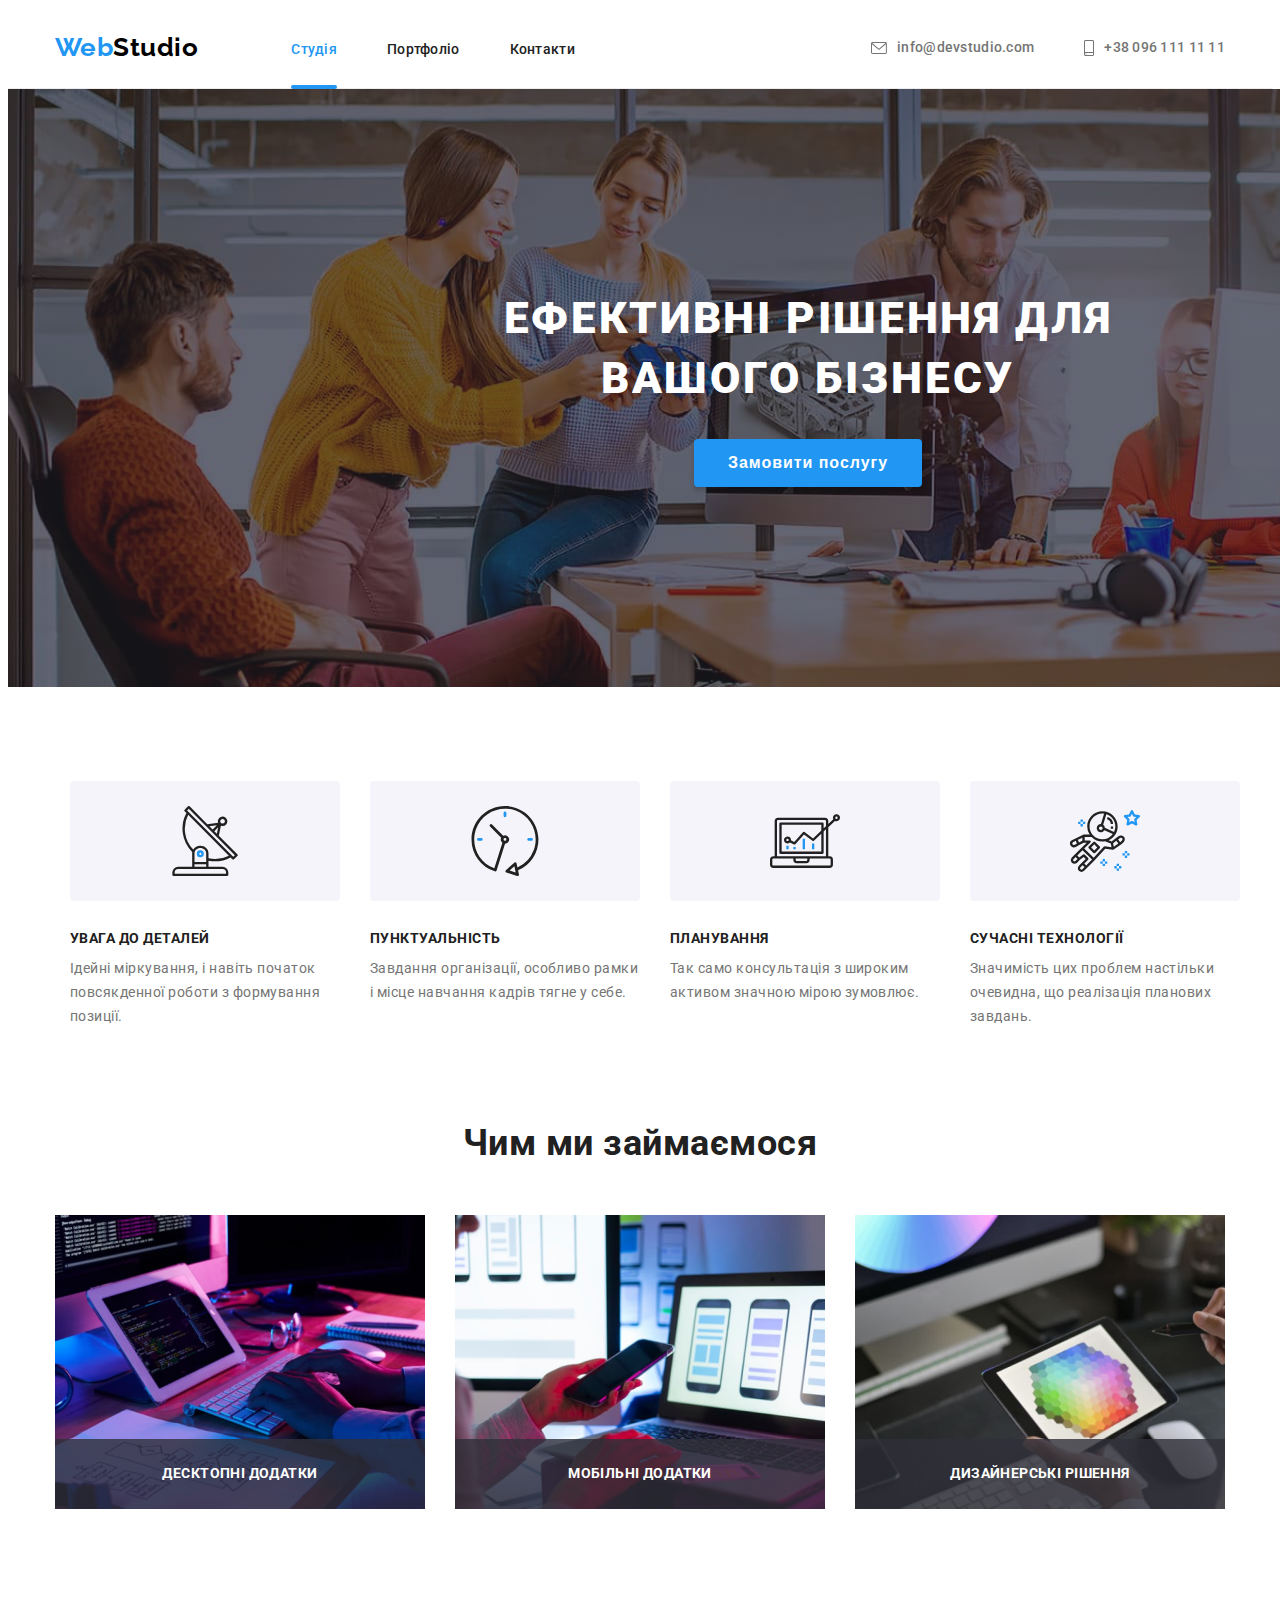
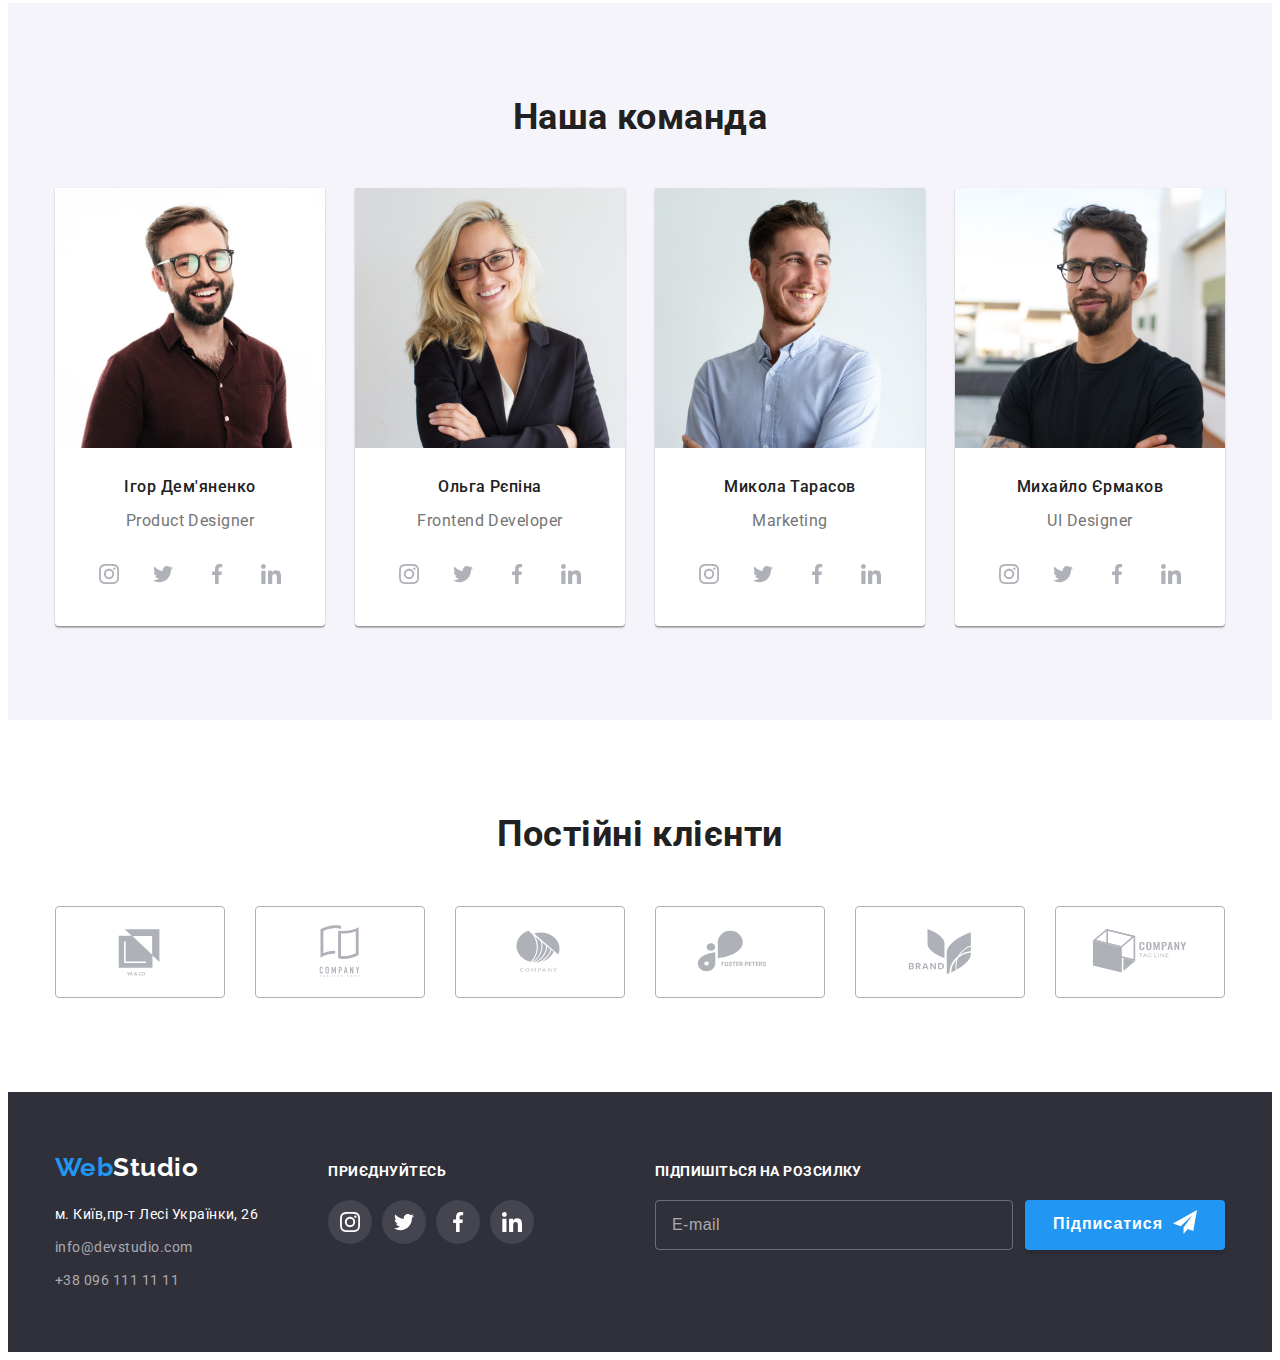
==== index.html @ 3c7f7f25 "hw06" ====
<!DOCTYPE html>
<html lang="uk">
  <head>
    <meta charset="UTF-8" />
    <meta http-equiv="X-UA-Compatible" content="IE=edge" />
    <meta name="viewport" content="width=device-width, initial-scale=1.0" />
    <title>WebStudio</title>
    <link rel="preconnect" href="https://fonts.googleapis.com" />
    <link rel="preconnect" href="https://fonts.gstatic.com" crossorigin />
    <link
      href="https://fonts.googleapis.com/css2?family=Raleway:wght@700&family=Roboto:wght@400;500;700;900&display=swap"
      rel="stylesheet"
    />
    <link
      rel="stylesheet"
      href="https://cdnjs.cloudflare.com/ajax/libs/modern-normalize/1.1.0/modern-normalize.min.css"
      integrity="sha512-wpPYUAdjBVSE4KJnH1VR1HeZfpl1ub8YT/NKx4PuQ5NmX2tKuGu6U/JRp5y+Y8XG2tV+wKQpNHVUX03MfMFn9Q=="
      crossorigin="anonymous"
      referrerpolicy="no-referrer"
    />
    <link rel="stylesheet" href="./css/styles.css" />
  </head>

  <body>
    <!--header content-->
    <header class="header-content">
      <div class="container">
        <nav class="header-nav">
          <a href="./index.html" class="logo"
            >Web<span class="header-studio">Studio</span></a
          >
          <!--Menu Nav-->
          <ul class="header-items list">
            <li class="menu-nav item">
              <a href="./index.html" class="header-item current">Студія</a>
            </li>
            <li class="menu-nav item">
              <a href="./portfolio.html" class="header-item">Портфоліо</a>
            </li>
            <li class="menu-nav item">
              <a href="#" class="header-item">Контакти</a>
            </li>
          </ul>
          <!--contacts-->
          <ul class="header-contacts list">
            <li class="item">
              <a href="mailto:info@devstudio.com" class="header-contact"
                ><svg class="item-icon" width="16" height="12">
                  <use href="./images/icons.svg#envelope"></use></svg
                >info@devstudio.com</a
              >
            </li>
            <li class="item">
              <a href="tel:+380961111111" class="header-contact"
                ><svg class="item-icon" width="10" height="16">
                  <use href="./images/icons.svg#smartphone"></use></svg
                >+38 096 111 11 11</a
              >
            </li>
          </ul>
        </nav>
      </div>
    </header>
    <main class="main">
      <!--Main content-->
      <!--Hero-->
      <section class="hero-content">
        <div class="container">
          <h1 class="hero-headline">Ефективні рішення для вашого бізнесу</h1>
          <button type="button" class="button primary" data-modal-open>
            Замовити послугу
          </button>
        </div>
      </section>
      <!--Peculiarities-->
      <section class="section container">
        <div class="container">
          <h2 class="peculiarities">Особливості</h2>
          <ul class="section-items list">
            <li class="section-item">
              <div class="block-icons">
                <svg class="section-icon">
                  <use href="./images/icons.svg#antenna"></use>
                </svg>
              </div>
              <h3 class="title">УВАГА ДО ДЕТАЛЕЙ</h3>
              <p class="text">
                Ідейні міркування, і навіть початок повсякденної роботи з
                формування позиції.
              </p>
            </li>
            <li class="section-item">
              <div class="block-icons">
                <svg class="section-icon">
                  <use href="./images/icons.svg#clock"></use>
                </svg>
              </div>
              <h3 class="title">ПУНКТУАЛЬНІСТЬ</h3>
              <p class="text">
                Завдання організації, особливо рамки і місце навчання кадрів
                тягне у себе.
              </p>
            </li>
            <li class="section-item">
              <div class="block-icons">
                <svg class="section-icon">
                  <use href="./images/icons.svg#diagram"></use>
                </svg>
              </div>
              <h3 class="title">ПЛАНУВАННЯ</h3>
              <p class="text">
                Так само консультація з широким активом значною мірою зумовлює.
              </p>
            </li>
            <li class="section-item">
              <div class="block-icons">
                <svg class="section-icon">
                  <use href="./images/icons.svg#astronaut"></use>
                </svg>
              </div>
              <h3 class="title">СУЧАСНІ ТЕХНОЛОГІЇ</h3>
              <p class="text">
                Значимість цих проблем настільки очевидна, що реалізація
                планових завдань.
              </p>
            </li>
          </ul>
        </div>
      </section>
      <!--work-->
      <section class="work section">
        <div class="container">
          <h2 class="section-headline">Чим ми займаємося</h2>
          <ul class="section-items list">
            <li class="section-item work-thumb">
              <div class="action-work">
                <h3 class="action-title">Десктопні додатки</h3>
              </div>
              <img
                src="images/one.jpg"
                alt="робочий стіл програміста"
                width="370"
                class="image"
              />
            </li>
            <li class="section-item work-thumb">
              <div class="action-work">
                <h3 class="action-title">Мобільні додатки</h3>
              </div>
              <img
                src="images/two.jpg"
                alt="Macbook с смартфоном"
                width="370"
                class="image"
              />
            </li>
            <li class="section-item work-thumb">
              <div class="action-work">
                <h3 class="action-title">Дизайнерські рішення</h3>
              </div>
              <img
                src="images/three.jpg"
                alt="планшет з палітрою кольору"
                width="370"
                class="image"
              />
            </li>
          </ul>
        </div>
      </section>
      <!--team-->
      <section class="section team">
        <div class="container">
          <h2 class="section-headline">Наша команда</h2>
          <ul class="team-items list">
            <li class="team-item">
              <img
                src="images/igor.jpg"
                alt="член команди"
                width="270"
                class="image"
              />
              <div class="name-box">
                <h3 class="title">Ігор Дем'яненко</h3>
                <p class="text">Product Designer</p>

                <ul class="network-items list">
                  <li class="network-item">
                    <a href="#" class="team-link"
                      ><svg class="team-icon">
                        <use href="./images/icons.svg#instagram"></use></svg
                    ></a>
                  </li>
                  <li class="network-item">
                    <a href="#" class="team-link"
                      ><svg class="team-icon">
                        <use href="./images/icons.svg#twitter"></use></svg
                    ></a>
                  </li>
                  <li class="network-item">
                    <a href="#" class="team-link"
                      ><svg class="team-icon">
                        <use href="./images/icons.svg#facebook"></use></svg
                    ></a>
                  </li>
                  <li class="network-item">
                    <a href="#" class="team-link"
                      ><svg class="team-icon">
                        <use href="./images/icons.svg#linkedin"></use></svg
                    ></a>
                  </li>
                </ul>
              </div>
            </li>
            <li class="team-item">
              <img
                src="images/olga.jpg"
                alt="член команди"
                width="270"
                class="image"
              />
              <div class="name-box">
                <h3 class="title">Ольга Рєпіна</h3>
                <p class="text">Frontend Developer</p>
                <ul class="network-items list">
                  <li class="network-item">
                    <a href="#" class="team-link"
                      ><svg class="team-icon">
                        <use href="./images/icons.svg#instagram"></use></svg
                    ></a>
                  </li>
                  <li class="network-item">
                    <a href="#" class="team-link"
                      ><svg class="team-icon">
                        <use href="./images/icons.svg#twitter"></use></svg
                    ></a>
                  </li>
                  <li class="network-item">
                    <a href="#" class="team-link"
                      ><svg class="team-icon">
                        <use href="./images/icons.svg#facebook"></use></svg
                    ></a>
                  </li>
                  <li class="network-item">
                    <a href="#" class="team-link"
                      ><svg class="team-icon">
                        <use href="./images/icons.svg#linkedin"></use></svg
                    ></a>
                  </li>
                </ul>
              </div>
            </li>
            <li class="team-item">
              <img
                src="images/mikola.jpg"
                alt="член команди"
                width="270"
                class="image"
              />
              <div class="name-box">
                <h3 class="title">Микола Тарасов</h3>
                <p class="text">Marketing</p>
                <ul class="network-items list">
                  <li class="network-item">
                    <a href="#" class="team-link"
                      ><svg class="team-icon">
                        <use href="./images/icons.svg#instagram"></use></svg
                    ></a>
                  </li>
                  <li class="network-item">
                    <a href="#" class="team-link"
                      ><svg class="team-icon">
                        <use href="./images/icons.svg#twitter"></use></svg
                    ></a>
                  </li>
                  <li class="network-item">
                    <a href="#" class="team-link"
                      ><svg class="team-icon">
                        <use href="./images/icons.svg#facebook"></use></svg
                    ></a>
                  </li>
                  <li class="network-item">
                    <a href="#" class="team-link"
                      ><svg class="team-icon">
                        <use href="./images/icons.svg#linkedin"></use></svg
                    ></a>
                  </li>
                </ul>
              </div>
            </li>
            <li class="team-item">
              <img
                src="images/mihailo.jpg"
                alt="член команди"
                width="270"
                class="image"
              />
              <div class="name-box">
                <h3 class="title">Михайло Єрмаков</h3>
                <p class="text">UI Designer</p>
                <ul class="network-items list">
                  <li class="network-item">
                    <a href="#" class="team-link"
                      ><svg class="team-icon">
                        <use href="./images/icons.svg#instagram"></use></svg
                    ></a>
                  </li>
                  <li class="network-item">
                    <a href="#" class="team-link"
                      ><svg class="team-icon">
                        <use href="./images/icons.svg#twitter"></use></svg
                    ></a>
                  </li>
                  <li class="network-item">
                    <a href="#" class="team-link"
                      ><svg class="team-icon">
                        <use href="./images/icons.svg#facebook"></use></svg
                    ></a>
                  </li>
                  <li class="network-item">
                    <a href="#" class="team-link"
                      ><svg class="team-icon">
                        <use href="./images/icons.svg#linkedin"></use></svg
                    ></a>
                  </li>
                </ul>
              </div>
            </li>
          </ul>
        </div>
      </section>
      <section class="section">
        <div class="container">
          <h2 class="section-headline">Постійні клієнти</h2>
          <ul class="list clients">
            <li class="client-item">
              <a href="#" class="client-link"
                ><svg class="client-icon">
                  <use href="./images/icons.svg#ya-n-co"></use></svg
              ></a>
            </li>
            <li class="client-item">
              <a href="#" class="client-link"
                ><svg class="client-icon">
                  <use href="./images/icons.svg#tagline-here"></use></svg
              ></a>
            </li>
            <li class="client-item">
              <a href="#" class="client-link"
                ><svg class="client-icon">
                  <use href="./images/icons.svg#company"></use></svg
              ></a>
            </li>
            <li class="client-item">
              <a href="#" class="client-link"
                ><svg class="client-icon">
                  <use href="./images/icons.svg#foster-peters"></use></svg
              ></a>
            </li>
            <li class="client-item">
              <a href="#" class="client-link"
                ><svg class="client-icon">
                  <use href="./images/icons.svg#brand"></use></svg
              ></a>
            </li>
            <li class="client-item">
              <a href="#" class="client-link"
                ><svg class="client-icon">
                  <use href="./images/icons.svg#tag-line"></use></svg
              ></a>
            </li>
          </ul>
        </div>
      </section>
    </main>
    <!--footer content-->
    <footer class="page-footer">
      <div class="footer-box container">
        <div class="address-box">
          <a href="./index.html" class="logo"
            >Web<span class="footer-studio">Studio</span></a
          >
          <address>
            <ul class="footer-contacts list">
              <li class="footer-address address">
                м. Київ,пр-т Лесі Українки, 26
              </li>
              <li class="address">
                <a href="mailto:info@devstudio.com" class="footer-contact more"
                  >info@devstudio.com</a
                >
              </li>
              <li class="address">
                <a href="tel:+380961111111" class="footer-contact more"
                  >+38 096 111 11 11</a
                >
              </li>
            </ul>
          </address>
        </div>
        <div class="social">
          <p class="footer-title">приєднуйтесь</p>
          <ul class="list social-list">
            <li class="social-item">
              <a href="#" class="social-link"
                ><svg class="social-icon">
                  <use href="./images/icons.svg#instagram"></use></svg
              ></a>
            </li>
            <li class="social-item">
              <a href="#" class="social-link"
                ><svg class="social-icon">
                  <use href="./images/icons.svg#twitter"></use></svg
              ></a>
            </li>
            <li class="social-item">
              <a href="#" class="social-link"
                ><svg class="social-icon">
                  <use href="./images/icons.svg#facebook"></use></svg
              ></a>
            </li>
            <li class="social-item">
              <a href="#" class="social-link"
                ><svg class="social-icon">
                  <use href="./images/icons.svg#linkedin"></use></svg
              ></a>
            </li>
          </ul>
        </div>
        <form class="footer-form">
          <p class="footer-title">Підпишіться на розсилку</p>
          <div class="form-group">
            <label for="email" class="footer-label"></label>
            <input
              type="email"
              name="email"
              class="footer-input"
              placeholder="E-mail"
              id="email"
            />
            <button type="submit" class="button footer-btn-form primary">
              Підписатися
              <svg class="footer-form-icon" width="24" height="24">
                <use href="./images/icons.svg#send"></use>
              </svg>
            </button>
          </div>
        </form>
      </div>
    </footer>

    <div class="backdrop is-hidden" data-modal>
      <div class="modal">
        <button class="button-close-modal" data-modal-close>
          <svg class="close-black-icon">
            <use href="./images/icons.svg#close-black"></use>
          </svg>
        </button>

        <form class="modal-form">
          <h3 class="modal-title">Залиште свої дані, ми вам передзвонимо</h3>

          <div class="form-field">
            <label for="username" class="modal-label">Ім'я</label>
            <input
              type="text"
              name="username"
              id="username"
              class="modal-input"
            />
            <svg class="modal-icon" width="18" height="18">
              <use href="./images/icons.svg#person-black"></use>
            </svg>
          </div>

          <div class="form-field">
            <label for="tel" class="modal-label">Телефон</label>
            <input type="tel" id="tel" class="modal-input" />
            <svg class="modal-icon" width="18" height="18">
              <use href="./images/icons.svg#phone-black"></use>
            </svg>
          </div>

          <div class="form-field">
            <label for="mail" class="modal-label">Пошта</label>
            <input type="email" id="mail" class="modal-input" />
            <svg class="modal-icon" width="18" height="18">
              <use href="./images/icons.svg#email-black"></use>
            </svg>
          </div>

          <div class="form-field comment">
            <label for="comment" class="modal-label">Коментар</label>
            <textarea
              class="modal-input textarea"
              id="comment"
              name="comment"
              placeholder="Введіть текст"
              rows="10"
            ></textarea>
          </div>

          <div class="form-field checkbox">
            <label for="agree" class="label-checkbox">
              <input
                type="checkbox"
                class="input-checkbox"
                id="agree"
                name="agree"
                value="Погоджуюся з розсилкою та приймаю Умови договору"
              />
              <span class="checkbok-icon"
                ><svg><use href="./images/icons.svg#checkbok-agree"></use></svg
              ></span>
              Погоджуюся з розсилкою та приймаю
              <a href="#" class="input-checkbox modal-link"> Умови договору</a>
            </label>
          </div>

          <button type="submit" class="button modal-send">Відправити</button>
        </form>
      </div>
    </div>
    <script src="./js/modal.js"></script>
  </body>
</html>
---- css/styles.css ----
:root {
  --primary-background-color: #ffffff;
  --content-background-color: #2f303a;
  --team-background-color: #f5f4fa;
  --primary-text-color: #757575;
  --logo-color: #2196f3;
  --header-logo-color: #000000;
  --title-text-color: #212121;
  --accent-color: #2196f3;
  --hero-headline-color: #ffffff;
  --footer-contact: rgba(255, 255, 255, 0.6);
  --content-background-color: #2f303a;
  --second-section-background-color: #f5f4fa;
  --team-item-background: #ffffff;
  --icon-color: #afb1b8;
  --accent-team-icon-color: #ffffff;
  --accent-team-background-color: #2196f3;
}
html {
  box-sizing: border-box;
}

*,
*::before,
*::after {
  box-sizing: inherit;
}

body {
  font-family: "Roboto", sans-serif;
  letter-spacing: 0.03em;
  background-color: var(--primary-background-color);
  color: var(--primary-text-color);
}
a {
  text-decoration: none;
}

/*--------------------------- section container ------------------------*/
.section {
  padding-top: 94px;
  padding-bottom: 94px;
}
.container {
  width: 1200px;
  padding-left: 15px;
  padding-right: 15px;
  margin: 0 auto;
}
/*--------------------------- header------------------------------------ */

.list {
  list-style: none;
  padding: 0;
  margin: 0;
}
.header-content {
  background-color: var(--primary-background-color);
  border-bottom: 1px solid #ececec;
}
.header-nav {
  display: flex;
  height: 80px;
  align-items: center;
}
/*---------------------------logo --------------------------------------*/
.logo {
  font-family: "Raleway";
  font-weight: 700;
  font-size: 26px;
  line-height: 1.2;
  color: var(--logo-color);
}
.header-studio {
  color: var(--header-logo-color);
}
/*--------------------------- menu nav ---------------------------------*/

.header-items {
  display: flex;
  margin-left: 93px;
}
.menu-nav {
  padding: 32px 0;
}

.header-items .item:not(:last-child),
.header-contacts .item:not(:last-child) {
  margin-right: 50px;
}
.header-item {
  position: relative;
  font-weight: 500;
  font-size: 14px;
  line-height: 1.14;
  letter-spacing: 0.02em;
  padding: 32px 0;
  color: var(--title-text-color);
  transition-property: color;
  transition-duration: 250ms;
  transition-timing-function: cubic-bezier(0.4, 0, 0.2, 1);
}
.header-item:hover,
.header-item:focus {
  color: var(--accent-color);
}
.header-items .current {
  color: var(--accent-color);
}

.header-item::after {
  position: absolute;
  content: "";
  display: flex;

  width: 100%;
  height: 4px;
  bottom: 0;
  border-radius: 2px;
  background-color: transparent;

  transition-property: background-color;
  transition-duration: 250ms;
  transition-timing-function: cubic-bezier(0.4, 0, 0.2, 1);
}
.header-item.current::after,
.header-item:hover::after,
.header-item:focus::after {
  background-color: var(--accent-team-background-color);
}

/*--------------------------- header contacts --------------------------*/
.item-icon {
  margin-right: 10px;
  fill: var(--primary-text-color);
  transition-property: fill;
  transition-duration: 250ms;
  transition-timing-function: cubic-bezier(0.4, 0, 0.2, 1);
}

.header-contacts {
  display: flex;
  margin-left: auto;
}
.header-contact {
  display: flex;

  align-items: center;
  font-weight: 500;
  font-size: 14px;
  line-height: 1.14;
  letter-spacing: 0.02em;
  padding: 32px 0;
  color: var(--primary-text-color);
  transition-property: color;
  transition-duration: 250ms;
  transition-timing-function: cubic-bezier(0.4, 0, 0.2, 1);
}

.header-contact:hover,
.header-contact:focus {
  color: var(--accent-color);
}

.header-contact:hover .item-icon,
.header-contact:focus .item-icon {
  fill: var(--accent-color);
}

/*--------------------------- hero content -----------------------------*/
.hero-content {
  width: 1600px;
  background-color: var(--content-background-color);
  background-image: linear-gradient(
      to right,
      rgba(47, 48, 58, 0.4),
      rgba(47, 48, 58, 0.4)
    ),
    url(../images/img.jpg);
  background-repeat: no-repeat;
  background-position: center;
  background-size: cover;
  padding: 200px 0px 200px;
  margin: auto;
  text-align: center;
}
.hero-headline {
  width: 696px;
  font-weight: 900;
  font-size: 44px;
  line-height: 1.36;
  letter-spacing: 0.06em;
  text-transform: uppercase;
  margin: auto;
  margin-bottom: 30px;
  color: var(--hero-headline-color);
}

/*--------------------------- button -----------------------------------*/
.button {
  cursor: pointer;
  border: 0;
  border-radius: 4px;
}
.hero-content .button {
  display: inline-block;
  min-width: 216px;
  font-weight: 700;
  font-size: 16px;
  line-height: 1.8;
  letter-spacing: 0.06em;
  margin: auto;
  padding: 10px 34px;
  box-shadow: 0px 4px 4px rgba(0, 0, 0, 0.15);
}
.button.primary {
  background-color: var(--accent-color);
  color: var(--hero-headline-color);
  transition-property: background-color, color;
  transition-duration: 250ms;
  transition-timing-function: cubic-bezier(0.4, 0, 0.2, 1);
}
.button.primary:focus,
.button.primary:hover {
  color: var(--title-text-color);
  background-color: var(--team-background-color);
}

/*--------------------------- peculiarities ----------------------------*/
.peculiarities,
.caption {
  visibility: hidden;
  margin: 0;
  height: 0;
}

.block-icons {
  display: flex;
  align-items: center;
  justify-content: center;
  width: 270px;
  height: 120px;
  margin-bottom: 30px;
  background-color: var(--second-section-background-color);
  border-radius: 4px;
}
.section-icon {
  width: 70px;
  height: 70px;
}
.section-item .title {
  font-weight: 700;
  font-size: 14px;
  line-height: 1.14;
  margin: 0 0 10px;
  color: var(--title-text-color);
}
.section-item .text {
  width: 270px;
  font-size: 14px;
  line-height: 1.7;
  margin: 0;
}

/*-------------------------- work --------------------------------------*/
.work {
  padding-top: 0;
}
.section-headline {
  font-weight: 700;
  font-size: 36px;
  line-height: 1.16;
  text-align: center;
  margin-top: 0;
  margin-bottom: 50px;
  color: var(--title-text-color);
}
.work-thumb {
  display: flex;
  position: relative;
}
.action-work {
  display: flex;
  position: absolute;
  width: 370px;
  height: 70px;
  justify-content: center;
  align-items: center;
  bottom: 0;
  background-color: rgba(47, 48, 58, 0.8);
}
.action-title {
  font-size: 14px;
  line-height: 1.14;
  margin: 0;
  letter-spacing: 0.03em;
  text-transform: uppercase;

  color: var(--hero-headline-color);
}
.image {
  display: block;
}

/*--------------------------- team -------------------------------------*/
.team {
  background-color: var(--team-background-color);
}
.name-box {
  padding: 30px 32px;
}
.team .title {
  font-weight: 500;
  font-size: 16px;
  line-height: 1.18;
  text-align: center;
  margin-top: 0;
  margin-bottom: 10px;
  color: var(--title-text-color);
}

.team-item .text {
  text-align: center;
  margin: 0;
  margin-bottom: 16px;
}
/* -------- team & projects text ---------- */
.team-items .text,
.projects .text {
  font-size: 16px;
  line-height: 1.8;
}
.team-item {
  width: 270px;
  background-color: var(--team-item-background);
  box-shadow: 0px 1px 3px rgba(0, 0, 0, 0.12), 0px 1px 1px rgba(0, 0, 0, 0.14),
    0px 2px 1px rgba(0, 0, 0, 0.2);
  border-radius: 0px 0px 4px 4px;
}
.team-items,
.section-items {
  display: flex;
  gap: 30px;
}
/* ------------team network ---------------- */

.network-items {
  display: flex;
}
.team-link {
  display: flex;
  justify-content: center;
  align-items: center;
  width: 44px;
  height: 44px;
  background-color: transparent;
  border-radius: 50%;
}
.team-link {
  background-color: rgba(255, 255, 255, 0.1);
  border-radius: 50%;
  transition-property: background-color;
  transition-duration: 250ms;
  transition-timing-function: cubic-bezier(0.4, 0, 0.2, 1);
}

.team-icon {
  width: 20px;
  height: 20px;
  fill: var(--icon-color);
  transition-property: fill;
  transition-duration: 250ms;
  transition-timing-function: cubic-bezier(0.4, 0, 0.2, 1);
}
.network-item:not(:last-child) {
  margin-right: 10px;
}
.team-link:hover .team-icon,
.team-link:focus .team-icon {
  fill: var(--accent-team-icon-color);
}
.team-link:hover,
.team-link:focus {
  background-color: var(--accent-team-background-color);
}

/* --------------------------clients------------------------------------ */
.clients {
  display: flex;
}
.client-link {
  display: flex;
  justify-content: center;
  align-items: center;
  width: 170px;
  height: 92px;
  border: 1px solid #afb1b8;
  border-radius: 4px;
  transition-property: border-color;
  transition-duration: 250ms;
  transition-timing-function: cubic-bezier(0.4, 0, 0.2, 1);
}

.client-icon {
  width: 106px;
  height: 60px;
  fill: var(--icon-color);
  transition-property: fill;
  transition-duration: 250ms;
  transition-timing-function: cubic-bezier(0.4, 0, 0.2, 1);
}
.client-item:not(:last-child) {
  margin-right: 30px;
}
.client-link:hover .client-icon,
.client-link:focus .client-icon {
  fill: var(--accent-color);
}
.client-link:hover,
.client-link:focus {
  border-color: var(--accent-team-background-color);
}

/*--------------------------- footer -----------------------------------*/
.footer-box {
  display: flex;
  align-items: baseline;
}
.address-box {
  margin-right: 70px;
}
.page-footer {
  background-color: var(--content-background-color);
  padding: 60px 0;
}
.footer-studio {
  color: var(--hero-headline-color);
}
.footer-contacts {
  margin-top: 20px;
}
.footer-address.address {
  color: var(--hero-headline-color);
}
.footer-contact,
.footer-address {
  font-style: normal;
  font-size: 14px;
  line-height: 1.7;
  color: var(--footer-contact);
}
.more {
  transition-property: color;
  transition-duration: 250ms;
  transition-timing-function: cubic-bezier(0.4, 0, 0.2, 1);
}
.address:not(:last-child) {
  margin-bottom: 9px;
}
.footer-contact:hover,
.footer-contact:focus {
  color: var(--accent-color);
}
/*--------------------------- Social -----------------------------------*/
.social {
  width: 206px;
  height: 80px;
  margin-top: 12px;
}

.footer-title {
  font-weight: 700;
  font-size: 14px;
  line-height: 1.14;
  text-transform: uppercase;
  margin: 0;
  margin-bottom: 20px;
  padding: 0;
  color: var(--hero-headline-color);
}
.social-list {
  display: flex;
}

.social-link {
  display: flex;
  justify-content: center;
  align-items: center;
  width: 44px;
  height: 44px;
  background-color: rgba(255, 255, 255, 0.1);
  border-radius: 50%;
  transition-property: background-color;
  transition-duration: 250ms;
  transition-timing-function: cubic-bezier(0.4, 0, 0.2, 1);
}

.social-icon {
  width: 20px;
  height: 20px;
  fill: var(--accent-team-icon-color);
}
.social-item:not(:last-child) {
  margin-right: 10px;
}

.social-link:hover,
.social-link:focus {
  background-color: var(--accent-team-background-color);
  border-radius: 50%;
}

/*--------------------------- footer form ------------------------------*/
.footer-form {
  margin-left: auto;
}
.form-group {
  display: flex;
}

.footer-input {
  width: 358px;
  height: 50px;
  font-size: 16px;
  margin-right: 12px;
  padding: 15px 16px;
  color: var(--accent-team-icon-color);
  border: 1px solid rgba(255, 255, 255, 0.3);
  background-color: transparent;
  border-radius: 4px;
  outline: none;
  transition-property: border-color;
  transition-duration: 250ms;
  transition-timing-function: cubic-bezier(0.4, 0, 0.2, 1);
}
.footer-input::placeholder {
  font-weight: 400;
  font-size: 16px;
  line-height: 1.25;
  letter-spacing: 0.03em;
  color: rgba(255, 255, 255, 0.6);
}
.footer-input:hover,
.footer-input:focus {
  border-color: var(--accent-color);
}
.footer-btn-form {
  display: flex;
  font-style: normal;
  font-weight: 700;
  font-size: 16px;
  line-height: 1.8;
  letter-spacing: 0.06em;
  padding: 10px 28px;
  align-content: baseline;
  color: var(--hero-headline-color);
  background-color: var(--accent-team-background-color);
  box-shadow: 0px 4px 4px rgba(0, 0, 0, 0.15);
}
.footer-form-icon {
  margin-left: 10px;
  fill: var(--accent-team-icon-color);
  transition-property: fill;
  transition-duration: 250ms;
  transition-timing-function: cubic-bezier(0.4, 0, 0.2, 1);
}
.footer-btn-form:hover .footer-form-icon,
.footer-btn-form:focus .footer-form-icon {
  fill: var(--header-logo-color);
}

/*--------------------------- portfolio --------------------------------*/

/*--------------------------- buttons ----------------------------------*/
.items-buttons {
  display: flex;
  justify-content: center;
  gap: 8px;
}

.items-buttons .button {
  font-weight: 500;
  font-size: 16px;
  min-width: 73px;
  padding: 6px 22px;
  line-height: 1.6;
}
.button.secondary {
  background-color: var(--team-background-color);
  color: var(--title-text-color);
  transition-property: background-color, color, padding;
  transition-duration: 250ms;
  transition-timing-function: cubic-bezier(0.4, 0, 0.2, 1);
}
.button.secondary:hover,
.button.secondary:focus {
  background-color: var(--accent-color);
  color: var(--hero-headline-color);
  padding: 6px 25px;
}

/*--------------------------- projects ---------------------------------*/

.projects.list {
  display: flex;
  flex-wrap: wrap;
  margin-top: 34px;
  gap: 30px;
}
.project {
  /* width: 370px; */
  width: calc((100% - 60px) / 3);
  background-color: var(--primary-background-color);
  transition-property: box-shadow;
  transition-duration: 250ms;
  transition-timing-function: cubic-bezier(0.4, 0, 0.2, 1);
}

.project-box {
  padding: 20px 24px 20px;
  border: 1px solid #eeeeee;
  border-top: 0;
}
.project .title {
  font-weight: 700;
  font-size: 18px;
  line-height: 2;
  letter-spacing: 0.06em;
  margin: 0;
  margin-bottom: 4px;
  color: var(--title-text-color);
}
.project .text {
  color: var(--primary-text-color);
  margin: 0;
}
.box-overlay {
  position: relative;
  width: 370px;
  height: 294px;
  overflow: hidden;
}
.project:hover .overlay {
  transform: translatey(0);
}
.overlay {
  position: absolute;
  top: 0;
  left: 0;
  width: 100%;
  height: 100%;
  padding: 63px 24px;
  background-color: rgba(33, 150, 243, 0.9);

  transform: translatey(100%);
  transition-property: transform;
  transition-duration: 250ms;
  transition-timing-function: cubic-bezier(0.4, 0, 0.2, 1);
}
.overlay-text {
  font-weight: 400;
  font-size: 18px;
  line-height: 1.5;
  letter-spacing: 0.03em;
  margin: 0;

  color: var(--hero-headline-color);
}

.project:hover {
  box-shadow: 0px 1px 1px rgba(0, 0, 0, 0.12), 0px 4px 4px rgba(0, 0, 0, 0.06),
    1px 4px 6px rgba(0, 0, 0, 0.16);
}
/*------------------------- backdrop ----------------------------------*/
.backdrop {
  position: fixed;
  width: 100%;
  height: 100%;
  left: 0;
  top: 0;

  opacity: 1;
  transition: opacity 250ms cubic-bezier(0.4, 0, 0.2, 1);

  background-color: rgba(0, 0, 0, 0.2);
}
.backdrop.is-hidden {
  opacity: 0;
  pointer-events: none;
}
.backdrop.is-hidden .modal {
  transform: translate(-50%, -50%) scale(0);

  /* -------------------------- modal window -----------------------------*/
}
.modal {
  position: absolute;
  top: 50%;
  left: 50%;

  transform: translate(-50%, -50%) scale(1);
  transition: transform 250ms cubic-bezier(0.4, 0, 0.2, 1);

  background-color: var(--primary-background-color);
  box-shadow: 0px 1px 3px rgba(0, 0, 0, 0.12), 0px 1px 1px rgba(0, 0, 0, 0.14),
    0px 2px 1px rgba(0, 0, 0, 0.2);
  border-radius: 4px;
}
.button-close-modal {
  display: flex;
  position: absolute;

  right: 8px;
  top: 8px;
  width: 30px;
  height: 30px;

  padding: 0;
  align-items: center;
  justify-content: center;
  cursor: pointer;

  background-color: var(--team-item-background);
  border: 1px solid rgba(0, 0, 0, 0.1);
  border-radius: 50%;
}
.close-black-icon {
  width: 11px;
  height: 11px;
  transition-property: fill;
  transition-duration: 250ms;
  transition-timing-function: cubic-bezier(0.4, 0, 0.2, 1);
}
.button-close-modal:hover .close-black-icon,
.button-close-modal:focus .close-black-icon {
  fill: var(--accent-color);
}
.modal-form {
  width: 100%;
  height: 100%;
  padding: 40px;
}
.modal-title {
  font-size: 20px;
  line-height: 1.15;
  text-align: center;
  letter-spacing: 0.03em;
  margin: 0;
  margin-bottom: 12px;

  color: #212121;
}

.form-field {
  display: flex;
  position: relative;
  flex-direction: column;
  margin-bottom: 10px;
}

.modal-label {
  font-weight: 400;
  font-size: 12px;
  line-height: 1.16;
  letter-spacing: 0.01em;

  color: #757575;
}
.modal-input {
  font-size: 12px;
  padding: 12px 16px 12px 42px;
  color: #757575;
  border: 1px solid rgba(33, 33, 33, 0.2);
  border-radius: 4px;
  outline: none;
  transition-property: border-color;
  transition-duration: 250ms;
  transition-timing-function: cubic-bezier(0.4, 0, 0.2, 1);
}
.modal-icon {
  position: absolute;
  bottom: 11px;
  left: 12px;
  pointer-events: none;
  transition-property: fill;
  transition-duration: 250ms;
  transition-timing-function: cubic-bezier(0.4, 0, 0.2, 1);
}
.comment {
  width: 448px;
  height: 120px;
  margin-bottom: 20px;
}

.modal-input.textarea {
  padding: 12px 16px;
  resize: none;
}
.textarea::placeholder {
  font-weight: 400;
  font-size: 12px;
  line-height: 14px;
  letter-spacing: 0.01em;
  color: rgba(117, 117, 117, 0.5);
}
.modal-input:hover,
.modal-input:focus {
  border-color: var(--accent-color);
}
.modal-input:hover + .modal-icon,
.modal-input:focus + .modal-icon {
  fill: var(--accent-color);
}

.checkbox {
  margin-bottom: 30px;
}

.label-checkbox {
  display: flex;
  align-items: center;
  font-style: normal;
  font-weight: 400;
  font-size: 14px;
  line-height: 1.7;
  letter-spacing: 0.03em;
  margin: auto;
  color: var(--primary-text-color);
  cursor: pointer;
}

.input-checkbox {
  -webkit-appearance: none;
  -moz-appearance: none;
  appearance: none;
}
.checkbok-icon {
  display: flex;
  justify-content: center;
  align-items: center;
  width: 16px;
  height: 15px;
  margin-right: 7px;
  border: 2px solid #212121;
  border-radius: 2px;
  fill: transparent;
}
.input-checkbox:checked + .checkbok-icon {
  fill: white;
  background-color: #2196f3;
  border-color: transparent;
  background-origin: border-box;
}

.modal-link {
  display: inline-block;
  margin-left: 5px;
  line-height: 0.9;
  border-bottom: 1px solid;
  color: var(--accent-color);
}
.modal-send:focus,
.modal-send:hover {
  box-shadow: 2px 8px 8px rgba(0, 0, 0, 0.15);
  transition-property: box-shadow;
  transition-duration: 250ms;
  transition-timing-function: cubic-bezier(0.4, 0, 0.2, 1);
}
.modal-send {
  font-size: 16px;
  line-height: 1.8;
  letter-spacing: 0.06em;
  margin: 0 125px;
  padding: 10px 52px;
  color: var(--hero-headline-color);
  background-color: var(--accent-team-background-color);
  box-shadow: 0px 4px 4px rgba(0, 0, 0, 0.15);
}
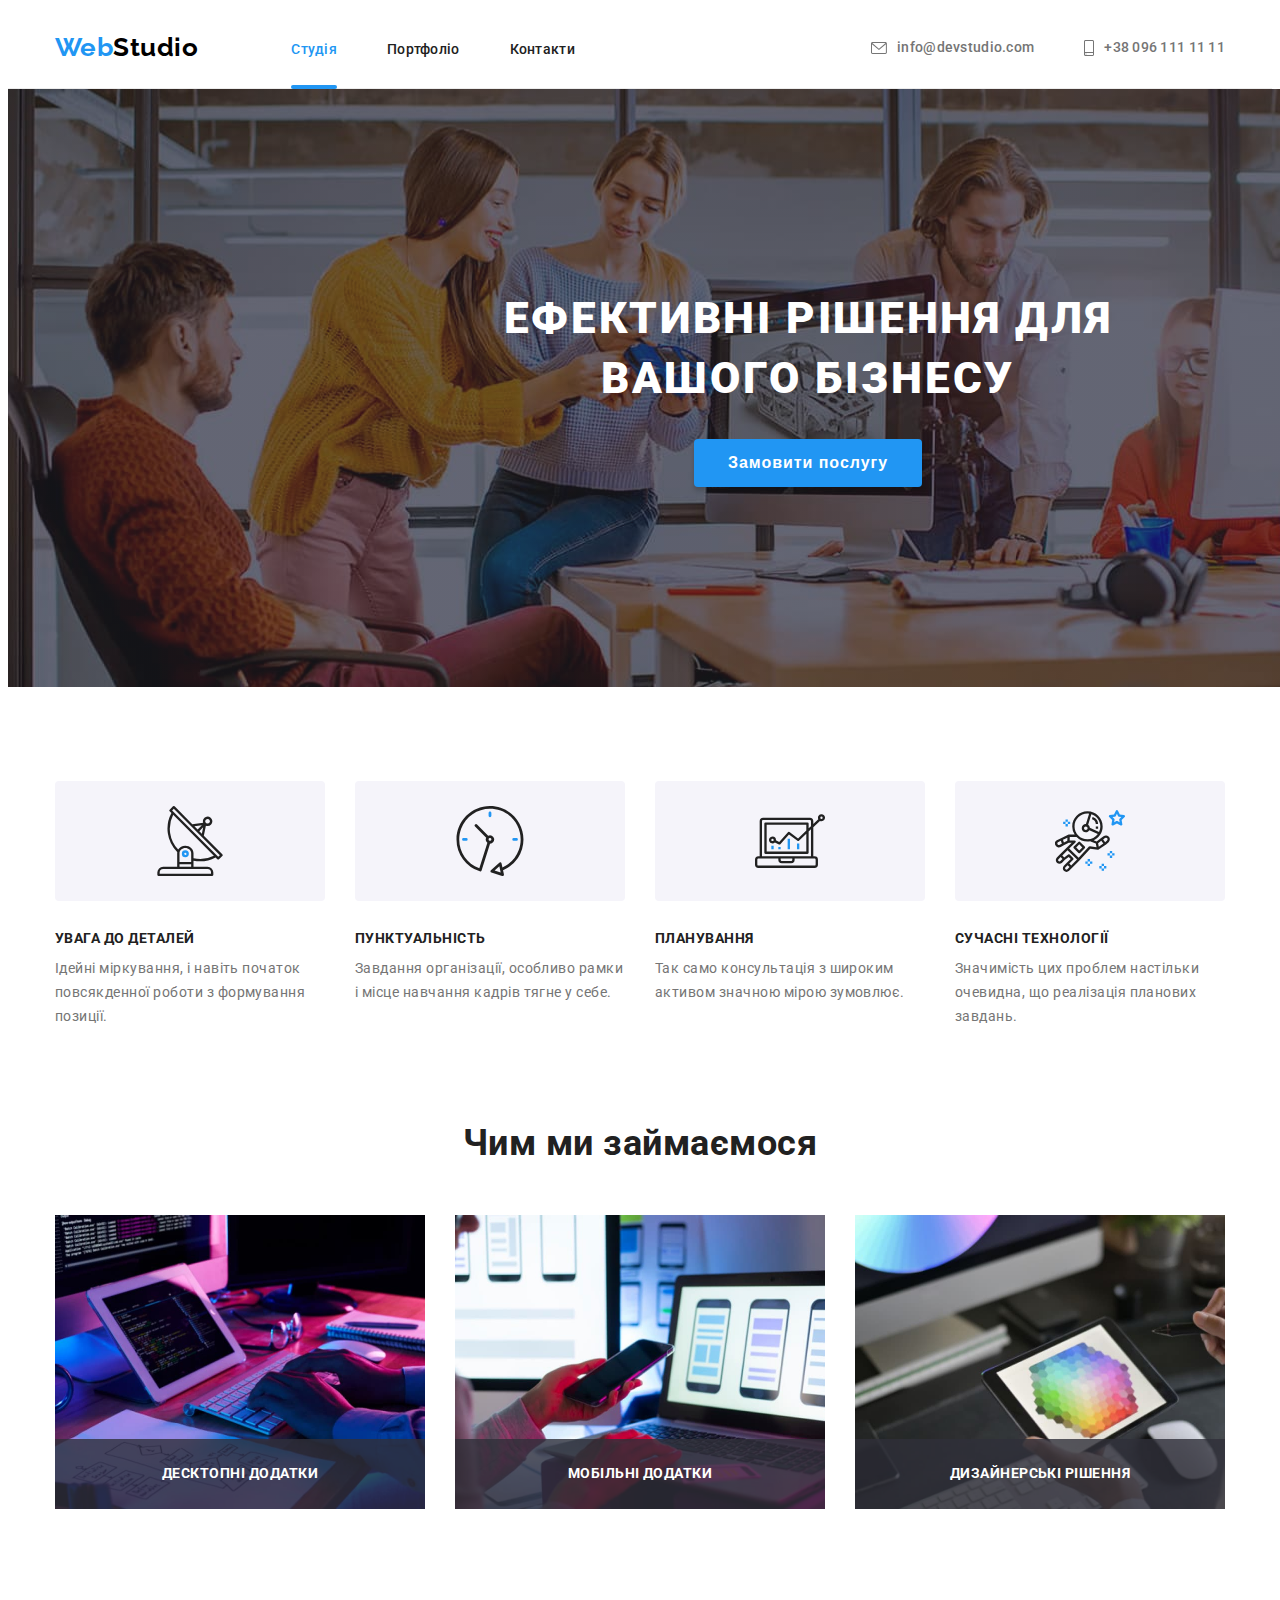
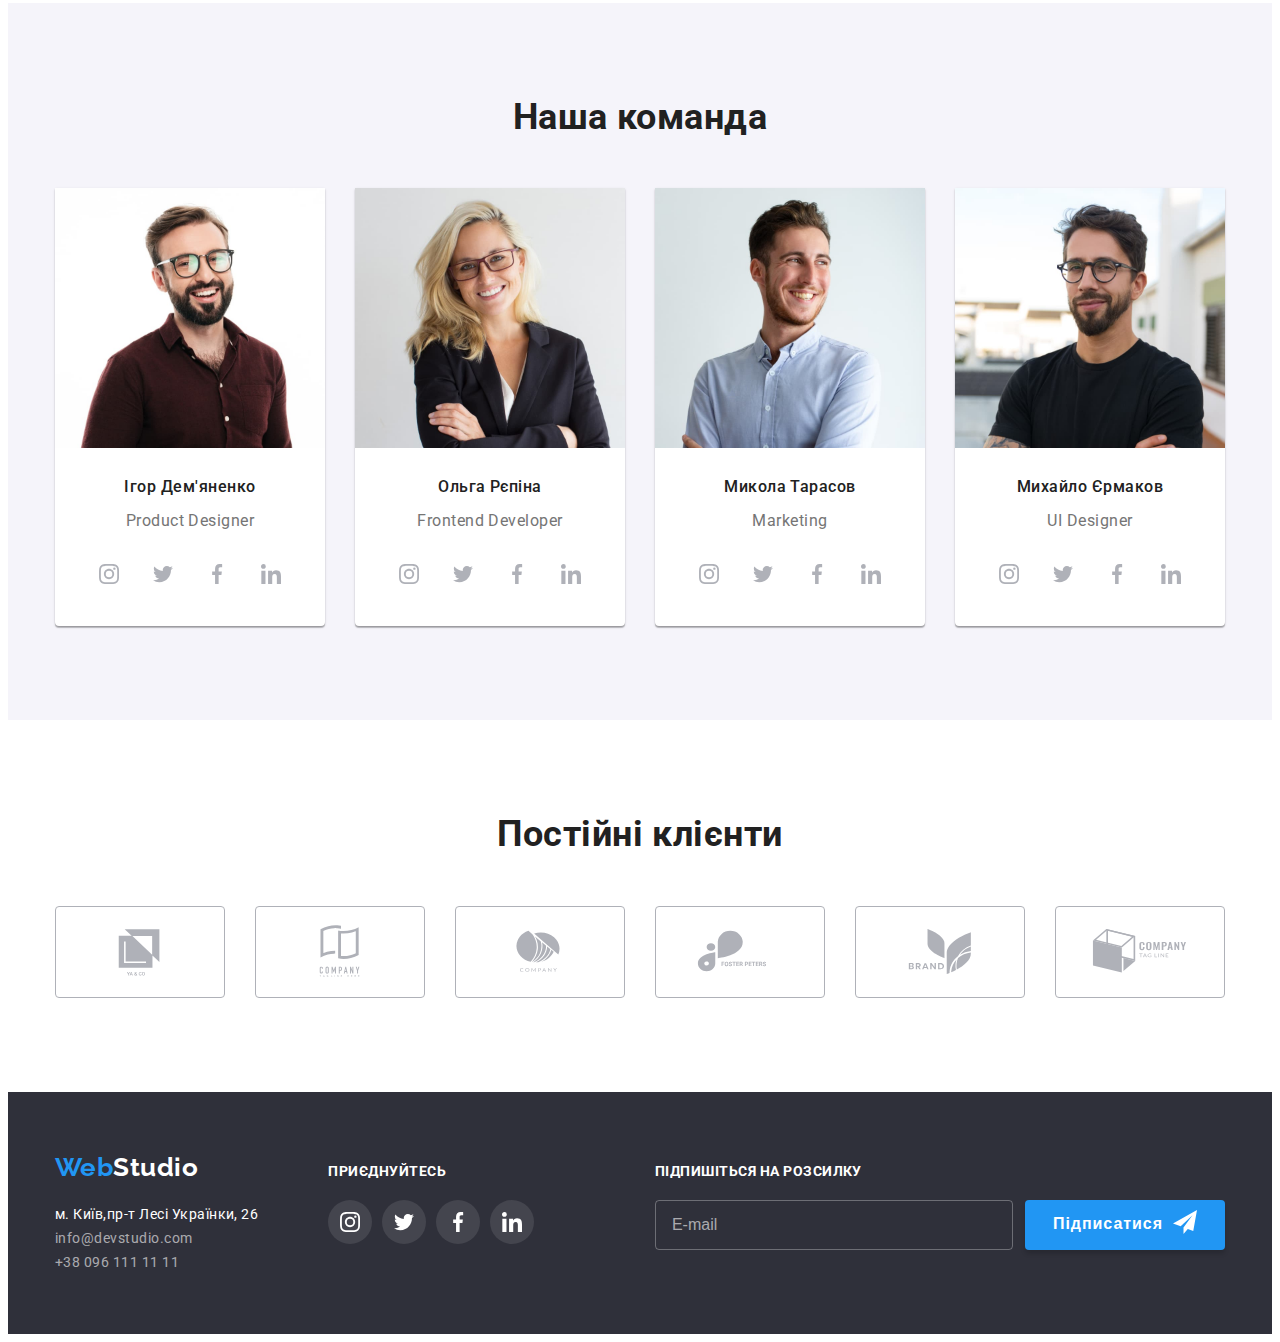
==== commit 0e0ce2d4: "hw06" ====
--- a/index.html
+++ b/index.html
@@ -25,34 +25,33 @@
     <!--header content-->
     <header class="header-content">
       <div class="container">
-        <nav class="header-nav">
-          <a href="./index.html" class="logo"
-            >Web<span class="header-studio">Studio</span></a
-          >
+        <nav class="header-content__nav">
+          <a href="./index.html" class="logo link"
+            >Web<span class="header-content__logo">Studio</span></a>
           <!--Menu Nav-->
-          <ul class="header-items list">
-            <li class="menu-nav item">
-              <a href="./index.html" class="header-item current">Студія</a>
-            </li>
-            <li class="menu-nav item">
-              <a href="./portfolio.html" class="header-item">Портфоліо</a>
-            </li>
-            <li class="menu-nav item">
-              <a href="#" class="header-item">Контакти</a>
+          <ul class="menu-nav list">
+            <li class="menu-nav__item">
+              <a href="./index.html" class="menu-nav__link menu-nav__link--current link">Студія</a>
+            </li>
+            <li class="menu-nav__item">
+              <a href="./portfolio.html" class="menu-nav__link link">Портфоліо</a>
+            </li>
+            <li class="menu-nav__item">
+              <a href="#" class="menu-nav__link link">Контакти</a>
             </li>
           </ul>
           <!--contacts-->
           <ul class="header-contacts list">
-            <li class="item">
-              <a href="mailto:info@devstudio.com" class="header-contact"
-                ><svg class="item-icon" width="16" height="12">
+            <li class="header-contacts__item">
+              <a href="mailto:info@devstudio.com" class="header-contacts__contact link"
+                ><svg class="header-contacts__icon" width="16" height="12">
                   <use href="./images/icons.svg#envelope"></use></svg
                 >info@devstudio.com</a
               >
             </li>
-            <li class="item">
-              <a href="tel:+380961111111" class="header-contact"
-                ><svg class="item-icon" width="10" height="16">
+            <li class="header-contacts__item">
+              <a href="tel:+380961111111" class="header-contacts__contact link"
+                ><svg class="header-contacts__icon" width="10" height="16">
                   <use href="./images/icons.svg#smartphone"></use></svg
                 >+38 096 111 11 11</a
               >
@@ -61,65 +60,65 @@
         </nav>
       </div>
     </header>
-    <main class="main">
+    <main>
       <!--Main content-->
       <!--Hero-->
       <section class="hero-content">
         <div class="container">
-          <h1 class="hero-headline">Ефективні рішення для вашого бізнесу</h1>
-          <button type="button" class="button primary" data-modal-open>
+          <h1 class="hero-content__headline">Ефективні рішення для вашого бізнесу</h1>
+          <button type="button" class="button button__hero-content button--primary" data-modal-open>
             Замовити послугу
           </button>
         </div>
       </section>
       <!--Peculiarities-->
-      <section class="section container">
+      <section class="section">
         <div class="container">
-          <h2 class="peculiarities">Особливості</h2>
-          <ul class="section-items list">
-            <li class="section-item">
-              <div class="block-icons">
-                <svg class="section-icon">
+          <h2 class="section__caption">Особливості</h2>
+          <ul class="section__items list">
+            <li class="section__item">
+              <div class="section__block-icons">
+                <svg class="section__icon">
                   <use href="./images/icons.svg#antenna"></use>
                 </svg>
               </div>
-              <h3 class="title">УВАГА ДО ДЕТАЛЕЙ</h3>
-              <p class="text">
+              <h3 class="section__title">УВАГА ДО ДЕТАЛЕЙ</h3>
+              <p class="section__text">
                 Ідейні міркування, і навіть початок повсякденної роботи з
                 формування позиції.
               </p>
             </li>
-            <li class="section-item">
-              <div class="block-icons">
-                <svg class="section-icon">
+            <li class="section__item">
+              <div class="section__block-icons">
+                <svg class="section__icon">
                   <use href="./images/icons.svg#clock"></use>
                 </svg>
               </div>
-              <h3 class="title">ПУНКТУАЛЬНІСТЬ</h3>
-              <p class="text">
+              <h3 class="section__title">ПУНКТУАЛЬНІСТЬ</h3>
+              <p class="section__text">
                 Завдання організації, особливо рамки і місце навчання кадрів
                 тягне у себе.
               </p>
             </li>
-            <li class="section-item">
-              <div class="block-icons">
-                <svg class="section-icon">
+            <li class="section__item">
+              <div class="section__block-icons">
+                <svg class="section__icon">
                   <use href="./images/icons.svg#diagram"></use>
                 </svg>
               </div>
-              <h3 class="title">ПЛАНУВАННЯ</h3>
-              <p class="text">
+              <h3 class="section__title">ПЛАНУВАННЯ</h3>
+              <p class="section__text">
                 Так само консультація з широким активом значною мірою зумовлює.
               </p>
             </li>
-            <li class="section-item">
-              <div class="block-icons">
-                <svg class="section-icon">
+            <li class="section__item">
+              <div class="section__block-icons">
+                <svg class="section__icon">
                   <use href="./images/icons.svg#astronaut"></use>
                 </svg>
               </div>
-              <h3 class="title">СУЧАСНІ ТЕХНОЛОГІЇ</h3>
-              <p class="text">
+              <h3 class="section__title">СУЧАСНІ ТЕХНОЛОГІЇ</h3>
+              <p class="section__text">
                 Значимість цих проблем настільки очевидна, що реалізація
                 планових завдань.
               </p>
@@ -128,13 +127,13 @@
         </div>
       </section>
       <!--work-->
-      <section class="work section">
+      <section class="section-work section">
         <div class="container">
-          <h2 class="section-headline">Чим ми займаємося</h2>
-          <ul class="section-items list">
-            <li class="section-item work-thumb">
-              <div class="action-work">
-                <h3 class="action-title">Десктопні додатки</h3>
+          <h2 class="section__headline">Чим ми займаємося</h2>
+          <ul class="section__items list">
+            <li class="work-thumb">
+              <div class="work-thumb__action">
+                <h3 class="work-thumb__title">Десктопні додатки</h3>
               </div>
               <img
                 src="images/one.jpg"
@@ -143,9 +142,9 @@
                 class="image"
               />
             </li>
-            <li class="section-item work-thumb">
-              <div class="action-work">
-                <h3 class="action-title">Мобільні додатки</h3>
+            <li class="work-thumb">
+              <div class="work-thumb__action">
+                <h3 class="work-thumb__title">Мобільні додатки</h3>
               </div>
               <img
                 src="images/two.jpg"
@@ -154,9 +153,9 @@
                 class="image"
               />
             </li>
-            <li class="section-item work-thumb">
-              <div class="action-work">
-                <h3 class="action-title">Дизайнерські рішення</h3>
+            <li class="work-thumb">
+              <div class="work-thumb__action">
+                <h3 class="work-thumb__title">Дизайнерські рішення</h3>
               </div>
               <img
                 src="images/three.jpg"
@@ -169,157 +168,160 @@
         </div>
       </section>
       <!--team-->
-      <section class="section team">
+      <section class="section section-team">
         <div class="container">
-          <h2 class="section-headline">Наша команда</h2>
-          <ul class="team-items list">
-            <li class="team-item">
+          <h2 class="section__headline">Наша команда</h2>
+          <ul class="section__items list">
+            <li class="section-team__item ">
               <img
                 src="images/igor.jpg"
                 alt="член команди"
                 width="270"
                 class="image"
               />
-              <div class="name-box">
-                <h3 class="title">Ігор Дем'яненко</h3>
-                <p class="text">Product Designer</p>
-
-                <ul class="network-items list">
-                  <li class="network-item">
-                    <a href="#" class="team-link"
-                      ><svg class="team-icon">
+              <div class="section-team__name-box">
+                <h3 class="section-team__title">Ігор Дем'яненко</h3>
+                <p class="section-team__text">Product Designer</p>
+
+                <ul class="network list">
+                  <li class="network__item">
+                    <a href="#" class="network__link link"
+                      ><svg class="network__icon">
                         <use href="./images/icons.svg#instagram"></use></svg
                     ></a>
                   </li>
-                  <li class="network-item">
-                    <a href="#" class="team-link"
-                      ><svg class="team-icon">
+                  <li class="network__item">
+                    <a href="#" class="network__link link"
+                      ><svg class="network__icon">
                         <use href="./images/icons.svg#twitter"></use></svg
                     ></a>
                   </li>
-                  <li class="network-item">
-                    <a href="#" class="team-link"
-                      ><svg class="team-icon">
+                  <li class="network__item">
+                    <a href="#" class="network__link link"
+                      ><svg class="network__icon">
                         <use href="./images/icons.svg#facebook"></use></svg
                     ></a>
                   </li>
-                  <li class="network-item">
-                    <a href="#" class="team-link"
-                      ><svg class="team-icon">
+                  <li class="network__item">
+                    <a href="#" class="network__link link"
+                      ><svg class="network__icon">
                         <use href="./images/icons.svg#linkedin"></use></svg
                     ></a>
                   </li>
                 </ul>
               </div>
             </li>
-            <li class="team-item">
+            <li class="section-team__item">
               <img
                 src="images/olga.jpg"
                 alt="член команди"
                 width="270"
                 class="image"
               />
-              <div class="name-box">
-                <h3 class="title">Ольга Рєпіна</h3>
-                <p class="text">Frontend Developer</p>
-                <ul class="network-items list">
-                  <li class="network-item">
-                    <a href="#" class="team-link"
-                      ><svg class="team-icon">
+              <div class="section-team__name-box">
+                <h3 class="section-team__title">Ольга Рєпіна</h3>
+                <p class="section-team__text">Frontend Developer</p>
+
+                <ul class="network list">
+                  <li class="network__item">
+                    <a href="#" class="network__link link"
+                      ><svg class="network__icon">
                         <use href="./images/icons.svg#instagram"></use></svg
                     ></a>
                   </li>
-                  <li class="network-item">
-                    <a href="#" class="team-link"
-                      ><svg class="team-icon">
+                  <li class="network__item">
+                    <a href="#" class="network__link link"
+                      ><svg class="network__icon">
                         <use href="./images/icons.svg#twitter"></use></svg
                     ></a>
                   </li>
-                  <li class="network-item">
-                    <a href="#" class="team-link"
-                      ><svg class="team-icon">
+                  <li class="network__item">
+                    <a href="#" class="network__link link"
+                      ><svg class="network__icon">
                         <use href="./images/icons.svg#facebook"></use></svg
                     ></a>
                   </li>
-                  <li class="network-item">
-                    <a href="#" class="team-link"
-                      ><svg class="team-icon">
+                  <li class="network__item">
+                    <a href="#" class="network__link link"
+                      ><svg class="network__icon">
                         <use href="./images/icons.svg#linkedin"></use></svg
                     ></a>
                   </li>
                 </ul>
               </div>
             </li>
-            <li class="team-item">
+            <li class="section-team__item">
               <img
                 src="images/mikola.jpg"
                 alt="член команди"
                 width="270"
                 class="image"
               />
-              <div class="name-box">
-                <h3 class="title">Микола Тарасов</h3>
-                <p class="text">Marketing</p>
-                <ul class="network-items list">
-                  <li class="network-item">
-                    <a href="#" class="team-link"
-                      ><svg class="team-icon">
+              <div class="section-team__name-box">
+                <h3 class="section-team__title">Микола Тарасов</h3>
+                <p class="section-team__text">Marketing</p>
+
+                <ul class="network list">
+                  <li class="network__item">
+                    <a href="#" class="network__link link"
+                      ><svg class="network__icon">
                         <use href="./images/icons.svg#instagram"></use></svg
                     ></a>
                   </li>
-                  <li class="network-item">
-                    <a href="#" class="team-link"
-                      ><svg class="team-icon">
+                  <li class="network__item">
+                    <a href="#" class="network__link link"
+                      ><svg class="network__icon">
                         <use href="./images/icons.svg#twitter"></use></svg
                     ></a>
                   </li>
-                  <li class="network-item">
-                    <a href="#" class="team-link"
-                      ><svg class="team-icon">
+                  <li class="network__item">
+                    <a href="#" class="network__link link"
+                      ><svg class="network__icon">
                         <use href="./images/icons.svg#facebook"></use></svg
                     ></a>
                   </li>
-                  <li class="network-item">
-                    <a href="#" class="team-link"
-                      ><svg class="team-icon">
+                  <li class="network__item">
+                    <a href="#" class="network__link link"
+                      ><svg class="network__icon">
                         <use href="./images/icons.svg#linkedin"></use></svg
                     ></a>
                   </li>
                 </ul>
               </div>
             </li>
-            <li class="team-item">
+            <li class="section-team__item">
               <img
                 src="images/mihailo.jpg"
                 alt="член команди"
                 width="270"
                 class="image"
               />
-              <div class="name-box">
-                <h3 class="title">Михайло Єрмаков</h3>
-                <p class="text">UI Designer</p>
-                <ul class="network-items list">
-                  <li class="network-item">
-                    <a href="#" class="team-link"
-                      ><svg class="team-icon">
+              <div class="section-team__name-box">
+                <h3 class="section-team__title">Михайло Єрмаков</h3>
+                <p class="section-team__text">UI Designer</p>
+
+                <ul class="network list">
+                  <li class="network__item">
+                    <a href="#" class="network__link link"
+                      ><svg class="network__icon">
                         <use href="./images/icons.svg#instagram"></use></svg
                     ></a>
                   </li>
-                  <li class="network-item">
-                    <a href="#" class="team-link"
-                      ><svg class="team-icon">
+                  <li class="network__item">
+                    <a href="#" class="network__link link"
+                      ><svg class="network__icon">
                         <use href="./images/icons.svg#twitter"></use></svg
                     ></a>
                   </li>
-                  <li class="network-item">
-                    <a href="#" class="team-link"
-                      ><svg class="team-icon">
+                  <li class="network__item">
+                    <a href="#" class="network__link link"
+                      ><svg class="network__icon">
                         <use href="./images/icons.svg#facebook"></use></svg
                     ></a>
                   </li>
-                  <li class="network-item">
-                    <a href="#" class="team-link"
-                      ><svg class="team-icon">
+                  <li class="network__item">
+                    <a href="#" class="network__link link"
+                      ><svg class="network__icon">
                         <use href="./images/icons.svg#linkedin"></use></svg
                     ></a>
                   </li>
@@ -331,41 +333,41 @@
       </section>
       <section class="section">
         <div class="container">
-          <h2 class="section-headline">Постійні клієнти</h2>
-          <ul class="list clients">
-            <li class="client-item">
-              <a href="#" class="client-link"
-                ><svg class="client-icon">
+          <h2 class="section__headline">Постійні клієнти</h2>
+          <ul class="clients list ">
+            <li class="clients__item">
+              <a href="#" class="clients__link link"
+                ><svg class="clients__icon">
                   <use href="./images/icons.svg#ya-n-co"></use></svg
               ></a>
             </li>
-            <li class="client-item">
-              <a href="#" class="client-link"
-                ><svg class="client-icon">
+            <li class="clients__item">
+              <a href="#" class="clients__link link"
+                ><svg class="clients__icon">
                   <use href="./images/icons.svg#tagline-here"></use></svg
               ></a>
             </li>
-            <li class="client-item">
-              <a href="#" class="client-link"
-                ><svg class="client-icon">
+            <li class="clients__item">
+              <a href="#" class="clients__link link"
+                ><svg class="clients__icon">
                   <use href="./images/icons.svg#company"></use></svg
               ></a>
             </li>
-            <li class="client-item">
-              <a href="#" class="client-link"
-                ><svg class="client-icon">
+            <li class="clients__item">
+              <a href="#" class="clients__link link"
+                ><svg class="clients__icon">
                   <use href="./images/icons.svg#foster-peters"></use></svg
               ></a>
             </li>
-            <li class="client-item">
-              <a href="#" class="client-link"
-                ><svg class="client-icon">
+            <li class="clients__item">
+              <a href="#" class="clients__link link"
+                ><svg class="clients__icon">
                   <use href="./images/icons.svg#brand"></use></svg
               ></a>
             </li>
-            <li class="client-item">
-              <a href="#" class="client-link"
-                ><svg class="client-icon">
+            <li class="clients__item">
+              <a href="#" class="clients__link link"
+                ><svg class="clients__icon">
                   <use href="./images/icons.svg#tag-line"></use></svg
               ></a>
             </li>
@@ -375,72 +377,72 @@
     </main>
     <!--footer content-->
     <footer class="page-footer">
-      <div class="footer-box container">
-        <div class="address-box">
-          <a href="./index.html" class="logo"
-            >Web<span class="footer-studio">Studio</span></a
+      <div class="page-footer__box container">
+        <div class="page-footer__address-box">
+          <a href="./index.html" class="logo link"
+            >Web<span class="page-footer__logo">Studio</span></a
           >
           <address>
-            <ul class="footer-contacts list">
-              <li class="footer-address address">
+            <ul class="page-footer__contacts list">
+              <li class="page-footer__address address">
                 м. Київ,пр-т Лесі Українки, 26
               </li>
-              <li class="address">
-                <a href="mailto:info@devstudio.com" class="footer-contact more"
+              <li class="page-footer__address">
+                <a href="mailto:info@devstudio.com" class="page-footer__contact link"
                   >info@devstudio.com</a
                 >
               </li>
-              <li class="address">
-                <a href="tel:+380961111111" class="footer-contact more"
+              <li class="page-footer__address">
+                <a href="tel:+380961111111" class="page-footer__contact link"
                   >+38 096 111 11 11</a
                 >
               </li>
             </ul>
           </address>
         </div>
-        <div class="social">
-          <p class="footer-title">приєднуйтесь</p>
-          <ul class="list social-list">
-            <li class="social-item">
-              <a href="#" class="social-link"
-                ><svg class="social-icon">
+        <div class="footer-social">
+          <p class="footer__title">приєднуйтесь</p>
+          <ul class="list footer-social__list">
+            <li class="footer-social__item">
+              <a href="#" class="footer-social__link link"
+                ><svg class="footer-social__icon">
                   <use href="./images/icons.svg#instagram"></use></svg
               ></a>
             </li>
-            <li class="social-item">
-              <a href="#" class="social-link"
-                ><svg class="social-icon">
+            <li class="footer-social__item">
+              <a href="#" class="footer-social__link link"
+                ><svg class="footer-social__icon">
                   <use href="./images/icons.svg#twitter"></use></svg
               ></a>
             </li>
-            <li class="social-item">
-              <a href="#" class="social-link"
-                ><svg class="social-icon">
+            <li class="footer-social__item">
+              <a href="#" class="footer-social__link link"
+                ><svg class="footer-social__icon">
                   <use href="./images/icons.svg#facebook"></use></svg
               ></a>
             </li>
-            <li class="social-item">
-              <a href="#" class="social-link"
-                ><svg class="social-icon">
+            <li class="footer-social__item">
+              <a href="#" class="footer-social__link link"
+                ><svg class="footer-social__icon">
                   <use href="./images/icons.svg#linkedin"></use></svg
               ></a>
             </li>
           </ul>
         </div>
         <form class="footer-form">
-          <p class="footer-title">Підпишіться на розсилку</p>
-          <div class="form-group">
-            <label for="email" class="footer-label"></label>
+          <p class="footer__title">Підпишіться на розсилку</p>
+          <div class="footer-form__group">
+            <label for="email" class="footer-form__label"></label>
             <input
               type="email"
               name="email"
-              class="footer-input"
+              class="footer-form__input"
               placeholder="E-mail"
               id="email"
             />
-            <button type="submit" class="button footer-btn-form primary">
+            <button type="submit" class="button footer-form__button button--primary">
               Підписатися
-              <svg class="footer-form-icon" width="24" height="24">
+              <svg class="footer-form__icon" width="24" height="24">
                 <use href="./images/icons.svg#send"></use>
               </svg>
             </button>
@@ -451,48 +453,48 @@
 
     <div class="backdrop is-hidden" data-modal>
       <div class="modal">
-        <button class="button-close-modal" data-modal-close>
-          <svg class="close-black-icon">
+        <button class="button-close" data-modal-close>
+          <svg class="button-close__icon">
             <use href="./images/icons.svg#close-black"></use>
           </svg>
         </button>
 
-        <form class="modal-form">
-          <h3 class="modal-title">Залиште свої дані, ми вам передзвонимо</h3>
-
-          <div class="form-field">
-            <label for="username" class="modal-label">Ім'я</label>
+        <form class="modal__form">
+          <p class="modal__title">Залиште свої дані, ми вам передзвонимо</p>
+
+          <div class="modal__form-field">
+            <label for="username" class="modal__label">Ім'я</label>
             <input
               type="text"
               name="username"
               id="username"
-              class="modal-input"
+              class="modal__input"
             />
-            <svg class="modal-icon" width="18" height="18">
+            <svg class="modal__icon" width="18" height="18">
               <use href="./images/icons.svg#person-black"></use>
             </svg>
           </div>
 
-          <div class="form-field">
-            <label for="tel" class="modal-label">Телефон</label>
-            <input type="tel" id="tel" class="modal-input" />
-            <svg class="modal-icon" width="18" height="18">
+          <div class="modal__form-field">
+            <label for="tel" class="modal__label">Телефон</label>
+            <input type="tel" id="tel" class="modal__input" />
+            <svg class="modal__icon" width="18" height="18">
               <use href="./images/icons.svg#phone-black"></use>
             </svg>
           </div>
 
-          <div class="form-field">
-            <label for="mail" class="modal-label">Пошта</label>
-            <input type="email" id="mail" class="modal-input" />
-            <svg class="modal-icon" width="18" height="18">
+          <div class="modal__form-field">
+            <label for="mail" class="modal__label">Пошта</label>
+            <input type="email" id="mail" class="modal__input" />
+            <svg class="modal__icon" width="18" height="18">
               <use href="./images/icons.svg#email-black"></use>
             </svg>
           </div>
 
-          <div class="form-field comment">
-            <label for="comment" class="modal-label">Коментар</label>
+          <div class="modal__form-field modal__comment">
+            <label for="comment" class="modal__label">Коментар</label>
             <textarea
-              class="modal-input textarea"
+              class="modal__input modal__textarea"
               id="comment"
               name="comment"
               placeholder="Введіть текст"
@@ -500,24 +502,24 @@
             ></textarea>
           </div>
 
-          <div class="form-field checkbox">
-            <label for="agree" class="label-checkbox">
+          <div class="modal__form-field checkbox">
+            <label for="agree" class="checkbox__label">
               <input
                 type="checkbox"
-                class="input-checkbox"
+                class="checkbox__input"
                 id="agree"
                 name="agree"
                 value="Погоджуюся з розсилкою та приймаю Умови договору"
               />
-              <span class="checkbok-icon"
+              <span class="checkbok__icon"
                 ><svg><use href="./images/icons.svg#checkbok-agree"></use></svg
               ></span>
               Погоджуюся з розсилкою та приймаю
-              <a href="#" class="input-checkbox modal-link"> Умови договору</a>
+              <a href="#" class=" checkbox__link link"> Умови договору</a>
             </label>
           </div>
 
-          <button type="submit" class="button modal-send">Відправити</button>
+          <button type="submit" class="button modal__button-send">Відправити</button>
         </form>
       </div>
     </div>
--- a/css/styles.css
+++ b/css/styles.css
@@ -9,7 +9,6 @@
   --accent-color: #2196f3;
   --hero-headline-color: #ffffff;
   --footer-contact: rgba(255, 255, 255, 0.6);
-  --content-background-color: #2f303a;
   --second-section-background-color: #f5f4fa;
   --team-item-background: #ffffff;
   --icon-color: #afb1b8;
@@ -32,7 +31,7 @@
   background-color: var(--primary-background-color);
   color: var(--primary-text-color);
 }
-a {
+.link {
   text-decoration: none;
 }
 
@@ -58,7 +57,7 @@
   background-color: var(--primary-background-color);
   border-bottom: 1px solid #ececec;
 }
-.header-nav {
+.header-content__nav {
   display: flex;
   height: 80px;
   align-items: center;
@@ -71,24 +70,20 @@
   line-height: 1.2;
   color: var(--logo-color);
 }
-.header-studio {
+.header-content__logo {
   color: var(--header-logo-color);
 }
 /*--------------------------- menu nav ---------------------------------*/
 
-.header-items {
+.menu-nav {
   display: flex;
   margin-left: 93px;
 }
-.menu-nav {
+.menu-nav__item {
   padding: 32px 0;
 }
 
-.header-items .item:not(:last-child),
-.header-contacts .item:not(:last-child) {
-  margin-right: 50px;
-}
-.header-item {
+.menu-nav__link {
   position: relative;
   font-weight: 500;
   font-size: 14px;
@@ -100,15 +95,15 @@
   transition-duration: 250ms;
   transition-timing-function: cubic-bezier(0.4, 0, 0.2, 1);
 }
-.header-item:hover,
-.header-item:focus {
+.menu-nav__link:hover,
+.menu-nav__link:focus {
   color: var(--accent-color);
 }
-.header-items .current {
+.menu-nav__link--current {
   color: var(--accent-color);
 }
 
-.header-item::after {
+.menu-nav__link::after {
   position: absolute;
   content: "";
   display: flex;
@@ -123,28 +118,25 @@
   transition-duration: 250ms;
   transition-timing-function: cubic-bezier(0.4, 0, 0.2, 1);
 }
-.header-item.current::after,
-.header-item:hover::after,
-.header-item:focus::after {
+.menu-nav__link--current::after,
+.menu-nav__link:hover::after,
+.menu-nav__link:focus::after {
   background-color: var(--accent-team-background-color);
 }
 
+.menu-nav__item:not(:last-child),
+.header-contacts__item:not(:last-child) {
+  margin-right: 50px;
+}
+
 /*--------------------------- header contacts --------------------------*/
-.item-icon {
-  margin-right: 10px;
-  fill: var(--primary-text-color);
-  transition-property: fill;
-  transition-duration: 250ms;
-  transition-timing-function: cubic-bezier(0.4, 0, 0.2, 1);
-}
 
 .header-contacts {
   display: flex;
   margin-left: auto;
 }
-.header-contact {
-  display: flex;
-
+.header-contacts__contact {
+  display: flex;
   align-items: center;
   font-weight: 500;
   font-size: 14px;
@@ -157,15 +149,24 @@
   transition-timing-function: cubic-bezier(0.4, 0, 0.2, 1);
 }
 
-.header-contact:hover,
-.header-contact:focus {
+.header-contacts__contact:hover,
+.header-contacts__contact:focus {
   color: var(--accent-color);
 }
 
-.header-contact:hover .item-icon,
-.header-contact:focus .item-icon {
+.header-contacts__icon {
+  margin-right: 10px;
+  fill: var(--primary-text-color);
+  transition-property: fill;
+  transition-duration: 250ms;
+  transition-timing-function: cubic-bezier(0.4, 0, 0.2, 1);
+}
+
+.header-contacts__contact:hover .header-contacts__icon,
+.header-contacts__contact:focus .header-contacts__icon {
   fill: var(--accent-color);
 }
+
 
 /*--------------------------- hero content -----------------------------*/
 .hero-content {
@@ -184,7 +185,7 @@
   margin: auto;
   text-align: center;
 }
-.hero-headline {
+.hero-content__headline {
   width: 696px;
   font-weight: 900;
   font-size: 44px;
@@ -202,7 +203,7 @@
   border: 0;
   border-radius: 4px;
 }
-.hero-content .button {
+.button__hero-content {
   display: inline-block;
   min-width: 216px;
   font-weight: 700;
@@ -213,28 +214,31 @@
   padding: 10px 34px;
   box-shadow: 0px 4px 4px rgba(0, 0, 0, 0.15);
 }
-.button.primary {
+.button--primary {
   background-color: var(--accent-color);
   color: var(--hero-headline-color);
   transition-property: background-color, color;
   transition-duration: 250ms;
   transition-timing-function: cubic-bezier(0.4, 0, 0.2, 1);
 }
-.button.primary:focus,
-.button.primary:hover {
+.button--primary:focus,
+.button--primary:hover {
   color: var(--title-text-color);
   background-color: var(--team-background-color);
 }
 
 /*--------------------------- peculiarities ----------------------------*/
-.peculiarities,
-.caption {
+.section__caption {
   visibility: hidden;
   margin: 0;
   height: 0;
 }
-
-.block-icons {
+.section__items {
+  display: flex;
+  gap: 30px;
+}
+
+.section__block-icons {
   display: flex;
   align-items: center;
   justify-content: center;
@@ -244,18 +248,18 @@
   background-color: var(--second-section-background-color);
   border-radius: 4px;
 }
-.section-icon {
+.section__icon {
   width: 70px;
   height: 70px;
 }
-.section-item .title {
+.section__title {
   font-weight: 700;
   font-size: 14px;
   line-height: 1.14;
   margin: 0 0 10px;
   color: var(--title-text-color);
 }
-.section-item .text {
+.section__text {
   width: 270px;
   font-size: 14px;
   line-height: 1.7;
@@ -263,10 +267,10 @@
 }
 
 /*-------------------------- work --------------------------------------*/
-.work {
+.section-work {
   padding-top: 0;
 }
-.section-headline {
+.section__headline {
   font-weight: 700;
   font-size: 36px;
   line-height: 1.16;
@@ -279,7 +283,7 @@
   display: flex;
   position: relative;
 }
-.action-work {
+.work-thumb__action {
   display: flex;
   position: absolute;
   width: 370px;
@@ -289,11 +293,10 @@
   bottom: 0;
   background-color: rgba(47, 48, 58, 0.8);
 }
-.action-title {
+.work-thumb__title {
   font-size: 14px;
   line-height: 1.14;
   margin: 0;
-  letter-spacing: 0.03em;
   text-transform: uppercase;
 
   color: var(--hero-headline-color);
@@ -303,13 +306,21 @@
 }
 
 /*--------------------------- team -------------------------------------*/
-.team {
+.section-team {
   background-color: var(--team-background-color);
 }
-.name-box {
+.section-team__item{
+  width: 270px;
+  background-color: var(--team-item-background);
+  box-shadow: 0px 1px 3px rgba(0, 0, 0, 0.12), 0px 1px 1px rgba(0, 0, 0, 0.14),
+    0px 2px 1px rgba(0, 0, 0, 0.2);
+  border-radius: 0px 0px 4px 4px;
+} 
+
+.section-team__name-box {
   padding: 30px 32px;
 }
-.team .title {
+.section-team__title {
   font-weight: 500;
   font-size: 16px;
   line-height: 1.18;
@@ -319,44 +330,35 @@
   color: var(--title-text-color);
 }
 
-.team-item .text {
+.section-team__text {
   text-align: center;
   margin: 0;
   margin-bottom: 16px;
 }
+
+
 /* -------- team & projects text ---------- */
-.team-items .text,
-.projects .text {
+.section-team__text,
+.project-box__text {
   font-size: 16px;
   line-height: 1.8;
 }
-.team-item {
-  width: 270px;
-  background-color: var(--team-item-background);
-  box-shadow: 0px 1px 3px rgba(0, 0, 0, 0.12), 0px 1px 1px rgba(0, 0, 0, 0.14),
-    0px 2px 1px rgba(0, 0, 0, 0.2);
-  border-radius: 0px 0px 4px 4px;
-}
-.team-items,
-.section-items {
-  display: flex;
-  gap: 30px;
-}
+
+
 /* ------------team network ---------------- */
 
-.network-items {
-  display: flex;
-}
-.team-link {
+.network {
+  display: flex;
+}
+.network__item:not(:last-child) {
+  margin-right: 10px;
+}
+.network__link {
   display: flex;
   justify-content: center;
   align-items: center;
   width: 44px;
   height: 44px;
-  background-color: transparent;
-  border-radius: 50%;
-}
-.team-link {
   background-color: rgba(255, 255, 255, 0.1);
   border-radius: 50%;
   transition-property: background-color;
@@ -364,7 +366,7 @@
   transition-timing-function: cubic-bezier(0.4, 0, 0.2, 1);
 }
 
-.team-icon {
+.network__icon {
   width: 20px;
   height: 20px;
   fill: var(--icon-color);
@@ -372,15 +374,13 @@
   transition-duration: 250ms;
   transition-timing-function: cubic-bezier(0.4, 0, 0.2, 1);
 }
-.network-item:not(:last-child) {
-  margin-right: 10px;
-}
-.team-link:hover .team-icon,
-.team-link:focus .team-icon {
+
+.network__link:hover .network__icon,
+.network__link:focus .network__icon {
   fill: var(--accent-team-icon-color);
 }
-.team-link:hover,
-.team-link:focus {
+.network__link:hover,
+.network__link:focus {
   background-color: var(--accent-team-background-color);
 }
 
@@ -388,7 +388,10 @@
 .clients {
   display: flex;
 }
-.client-link {
+.clients__item:not(:last-child) {
+  margin-right: 30px;
+}
+.clients__link {
   display: flex;
   justify-content: center;
   align-items: center;
@@ -401,7 +404,7 @@
   transition-timing-function: cubic-bezier(0.4, 0, 0.2, 1);
 }
 
-.client-icon {
+.clients__icon {
   width: 106px;
   height: 60px;
   fill: var(--icon-color);
@@ -409,66 +412,67 @@
   transition-duration: 250ms;
   transition-timing-function: cubic-bezier(0.4, 0, 0.2, 1);
 }
-.client-item:not(:last-child) {
-  margin-right: 30px;
-}
-.client-link:hover .client-icon,
-.client-link:focus .client-icon {
+
+.clients__link:hover .clients__icon,
+.clients__link:focus .clients__icon {
   fill: var(--accent-color);
 }
-.client-link:hover,
-.client-link:focus {
+.clients__link:hover,
+.clients__link:focus {
   border-color: var(--accent-team-background-color);
 }
 
 /*--------------------------- footer -----------------------------------*/
-.footer-box {
-  display: flex;
-  align-items: baseline;
-}
-.address-box {
-  margin-right: 70px;
-}
 .page-footer {
   background-color: var(--content-background-color);
   padding: 60px 0;
 }
-.footer-studio {
-  color: var(--hero-headline-color);
-}
-.footer-contacts {
+
+.page-footer__box {
+  display: flex;
+  align-items: baseline;
+}
+.page-footer__address-box {
+  margin-right: 70px;
+}
+
+.page-footer__logo {
+  color: var(--hero-headline-color);
+}
+.page-footer__contacts {
   margin-top: 20px;
 }
-.footer-address.address {
-  color: var(--hero-headline-color);
-}
-.footer-contact,
-.footer-address {
+
+.page-footer__contact,
+.page-footer__address {
   font-style: normal;
   font-size: 14px;
   line-height: 1.7;
   color: var(--footer-contact);
 }
-.more {
+.page-footer__address {
+  color: var(--hero-headline-color);
+}
+.page-footer__contact {
   transition-property: color;
   transition-duration: 250ms;
   transition-timing-function: cubic-bezier(0.4, 0, 0.2, 1);
 }
-.address:not(:last-child) {
+.page-footer__contact-item:not(:last-child) {
   margin-bottom: 9px;
 }
-.footer-contact:hover,
-.footer-contact:focus {
+.page-footer__contact:hover,
+.page-footer__contact:focus {
   color: var(--accent-color);
 }
 /*--------------------------- Social -----------------------------------*/
-.social {
+.footer-social {
   width: 206px;
   height: 80px;
   margin-top: 12px;
 }
 
-.footer-title {
+.footer__title {
   font-weight: 700;
   font-size: 14px;
   line-height: 1.14;
@@ -478,11 +482,11 @@
   padding: 0;
   color: var(--hero-headline-color);
 }
-.social-list {
-  display: flex;
-}
-
-.social-link {
+.footer-social__list {
+  display: flex;
+}
+
+.footer-social__link {
   display: flex;
   justify-content: center;
   align-items: center;
@@ -495,17 +499,17 @@
   transition-timing-function: cubic-bezier(0.4, 0, 0.2, 1);
 }
 
-.social-icon {
+.footer-social__icon {
   width: 20px;
   height: 20px;
   fill: var(--accent-team-icon-color);
 }
-.social-item:not(:last-child) {
+.footer-social__item:not(:last-child) {
   margin-right: 10px;
 }
 
-.social-link:hover,
-.social-link:focus {
+.footer-social__link:hover,
+.footer-social__link:focus {
   background-color: var(--accent-team-background-color);
   border-radius: 50%;
 }
@@ -514,11 +518,11 @@
 .footer-form {
   margin-left: auto;
 }
-.form-group {
-  display: flex;
-}
-
-.footer-input {
+.footer-form__group {
+  display: flex;
+}
+
+.footer-form__input {
   width: 358px;
   height: 50px;
   font-size: 16px;
@@ -533,18 +537,17 @@
   transition-duration: 250ms;
   transition-timing-function: cubic-bezier(0.4, 0, 0.2, 1);
 }
-.footer-input::placeholder {
+.footer-form__input::placeholder {
   font-weight: 400;
   font-size: 16px;
   line-height: 1.25;
-  letter-spacing: 0.03em;
   color: rgba(255, 255, 255, 0.6);
 }
-.footer-input:hover,
-.footer-input:focus {
+.footer-form__input:hover,
+.footer-form__input:focus {
   border-color: var(--accent-color);
 }
-.footer-btn-form {
+.footer-form__button {
   display: flex;
   font-style: normal;
   font-weight: 700;
@@ -557,43 +560,43 @@
   background-color: var(--accent-team-background-color);
   box-shadow: 0px 4px 4px rgba(0, 0, 0, 0.15);
 }
-.footer-form-icon {
+.footer-form__icon {
   margin-left: 10px;
   fill: var(--accent-team-icon-color);
   transition-property: fill;
   transition-duration: 250ms;
   transition-timing-function: cubic-bezier(0.4, 0, 0.2, 1);
 }
-.footer-btn-form:hover .footer-form-icon,
-.footer-btn-form:focus .footer-form-icon {
+.footer-form__button:hover .footer-form__icon,
+.footer-form__button:focus .footer-form__icon {
   fill: var(--header-logo-color);
 }
 
 /*--------------------------- portfolio --------------------------------*/
 
 /*--------------------------- buttons ----------------------------------*/
-.items-buttons {
+.portfolio-filtres {
   display: flex;
   justify-content: center;
   gap: 8px;
 }
 
-.items-buttons .button {
+.portfolio-filtres__button {
   font-weight: 500;
   font-size: 16px;
   min-width: 73px;
   padding: 6px 22px;
   line-height: 1.6;
 }
-.button.secondary {
+.button--secondary {
   background-color: var(--team-background-color);
   color: var(--title-text-color);
   transition-property: background-color, color, padding;
   transition-duration: 250ms;
   transition-timing-function: cubic-bezier(0.4, 0, 0.2, 1);
 }
-.button.secondary:hover,
-.button.secondary:focus {
+.button--secondary:hover,
+.button--secondary:focus {
   background-color: var(--accent-color);
   color: var(--hero-headline-color);
   padding: 6px 25px;
@@ -601,13 +604,13 @@
 
 /*--------------------------- projects ---------------------------------*/
 
-.projects.list {
+.projects-list {
   display: flex;
   flex-wrap: wrap;
   margin-top: 34px;
   gap: 30px;
 }
-.project {
+.projects-list__project {
   /* width: 370px; */
   width: calc((100% - 60px) / 3);
   background-color: var(--primary-background-color);
@@ -615,35 +618,21 @@
   transition-duration: 250ms;
   transition-timing-function: cubic-bezier(0.4, 0, 0.2, 1);
 }
-
-.project-box {
-  padding: 20px 24px 20px;
-  border: 1px solid #eeeeee;
-  border-top: 0;
-}
-.project .title {
-  font-weight: 700;
-  font-size: 18px;
-  line-height: 2;
-  letter-spacing: 0.06em;
-  margin: 0;
-  margin-bottom: 4px;
-  color: var(--title-text-color);
-}
-.project .text {
-  color: var(--primary-text-color);
-  margin: 0;
-}
-.box-overlay {
+.projects-list__project:hover {
+  box-shadow: 0px 1px 1px rgba(0, 0, 0, 0.12), 0px 4px 4px rgba(0, 0, 0, 0.06),
+    1px 4px 6px rgba(0, 0, 0, 0.16);
+}
+
+.overlay{
   position: relative;
   width: 370px;
   height: 294px;
   overflow: hidden;
 }
-.project:hover .overlay {
+.projects-list__project:hover .overlay__box {
   transform: translatey(0);
 }
-.overlay {
+.overlay__box {
   position: absolute;
   top: 0;
   left: 0;
@@ -657,20 +646,37 @@
   transition-duration: 250ms;
   transition-timing-function: cubic-bezier(0.4, 0, 0.2, 1);
 }
-.overlay-text {
+.overlay__text {
   font-weight: 400;
   font-size: 18px;
   line-height: 1.5;
-  letter-spacing: 0.03em;
-  margin: 0;
-
-  color: var(--hero-headline-color);
-}
-
-.project:hover {
-  box-shadow: 0px 1px 1px rgba(0, 0, 0, 0.12), 0px 4px 4px rgba(0, 0, 0, 0.06),
-    1px 4px 6px rgba(0, 0, 0, 0.16);
-}
+  margin: 0;
+
+  color: var(--hero-headline-color);
+}
+
+
+.project-box {
+  padding: 20px 24px 20px;
+  border: 1px solid #eeeeee;
+  border-top: 0;
+}
+.project-box__title {
+  font-weight: 700;
+  font-size: 18px;
+  line-height: 2;
+  letter-spacing: 0.06em;
+  margin: 0;
+  margin-bottom: 4px;
+  color: var(--title-text-color);
+}
+.project-box__text {
+  color: var(--primary-text-color);
+  margin: 0;
+}
+
+
+
 /*------------------------- backdrop ----------------------------------*/
 .backdrop {
   position: fixed;
@@ -706,7 +712,7 @@
     0px 2px 1px rgba(0, 0, 0, 0.2);
   border-radius: 4px;
 }
-.button-close-modal {
+.button-close {
   display: flex;
   position: absolute;
 
@@ -724,49 +730,50 @@
   border: 1px solid rgba(0, 0, 0, 0.1);
   border-radius: 50%;
 }
-.close-black-icon {
+.button-close__icon {
   width: 11px;
   height: 11px;
   transition-property: fill;
   transition-duration: 250ms;
   transition-timing-function: cubic-bezier(0.4, 0, 0.2, 1);
 }
-.button-close-modal:hover .close-black-icon,
-.button-close-modal:focus .close-black-icon {
+.button-close:hover .button-close__icon,
+.button-close:focus .button-close__icon {
   fill: var(--accent-color);
 }
-.modal-form {
+.modal__form {
   width: 100%;
   height: 100%;
   padding: 40px;
 }
-.modal-title {
+.modal__title {
+  font-weight: 700;
   font-size: 20px;
   line-height: 1.15;
   text-align: center;
-  letter-spacing: 0.03em;
   margin: 0;
   margin-bottom: 12px;
 
   color: #212121;
 }
 
-.form-field {
+.modal__form-field {
   display: flex;
   position: relative;
   flex-direction: column;
   margin-bottom: 10px;
 }
 
-.modal-label {
+.modal__label {
   font-weight: 400;
   font-size: 12px;
   line-height: 1.16;
   letter-spacing: 0.01em;
+  padding-bottom: 4px;
 
   color: #757575;
 }
-.modal-input {
+.modal__input {
   font-size: 12px;
   padding: 12px 16px 12px 42px;
   color: #757575;
@@ -777,7 +784,7 @@
   transition-duration: 250ms;
   transition-timing-function: cubic-bezier(0.4, 0, 0.2, 1);
 }
-.modal-icon {
+.modal__icon {
   position: absolute;
   bottom: 11px;
   left: 12px;
@@ -786,29 +793,29 @@
   transition-duration: 250ms;
   transition-timing-function: cubic-bezier(0.4, 0, 0.2, 1);
 }
-.comment {
+.modal__comment {
   width: 448px;
   height: 120px;
   margin-bottom: 20px;
 }
 
-.modal-input.textarea {
+.modal__textarea {
   padding: 12px 16px;
   resize: none;
 }
-.textarea::placeholder {
+.modal__textarea::placeholder {
   font-weight: 400;
   font-size: 12px;
   line-height: 14px;
   letter-spacing: 0.01em;
   color: rgba(117, 117, 117, 0.5);
 }
-.modal-input:hover,
-.modal-input:focus {
+.modal__input:hover,
+.modal__input:focus {
   border-color: var(--accent-color);
 }
-.modal-input:hover + .modal-icon,
-.modal-input:focus + .modal-icon {
+.modal__input:hover + .modal__icon,
+.modal__input:focus + .modal__icon {
   fill: var(--accent-color);
 }
 
@@ -816,25 +823,24 @@
   margin-bottom: 30px;
 }
 
-.label-checkbox {
+.checkbox__label {
   display: flex;
   align-items: center;
   font-style: normal;
   font-weight: 400;
   font-size: 14px;
   line-height: 1.7;
-  letter-spacing: 0.03em;
   margin: auto;
   color: var(--primary-text-color);
   cursor: pointer;
 }
 
-.input-checkbox {
+.checkbox__input {
   -webkit-appearance: none;
   -moz-appearance: none;
   appearance: none;
 }
-.checkbok-icon {
+.checkbok__icon {
   display: flex;
   justify-content: center;
   align-items: center;
@@ -845,28 +851,28 @@
   border-radius: 2px;
   fill: transparent;
 }
-.input-checkbox:checked + .checkbok-icon {
+.checkbox__input:checked + .checkbok__icon {
   fill: white;
   background-color: #2196f3;
   border-color: transparent;
   background-origin: border-box;
 }
 
-.modal-link {
+.checkbox__link {
   display: inline-block;
   margin-left: 5px;
   line-height: 0.9;
   border-bottom: 1px solid;
   color: var(--accent-color);
 }
-.modal-send:focus,
-.modal-send:hover {
+.modal__button-send:focus,
+.modal__button-send:hover {
   box-shadow: 2px 8px 8px rgba(0, 0, 0, 0.15);
   transition-property: box-shadow;
   transition-duration: 250ms;
   transition-timing-function: cubic-bezier(0.4, 0, 0.2, 1);
 }
-.modal-send {
+.modal__button-send {
   font-size: 16px;
   line-height: 1.8;
   letter-spacing: 0.06em;
